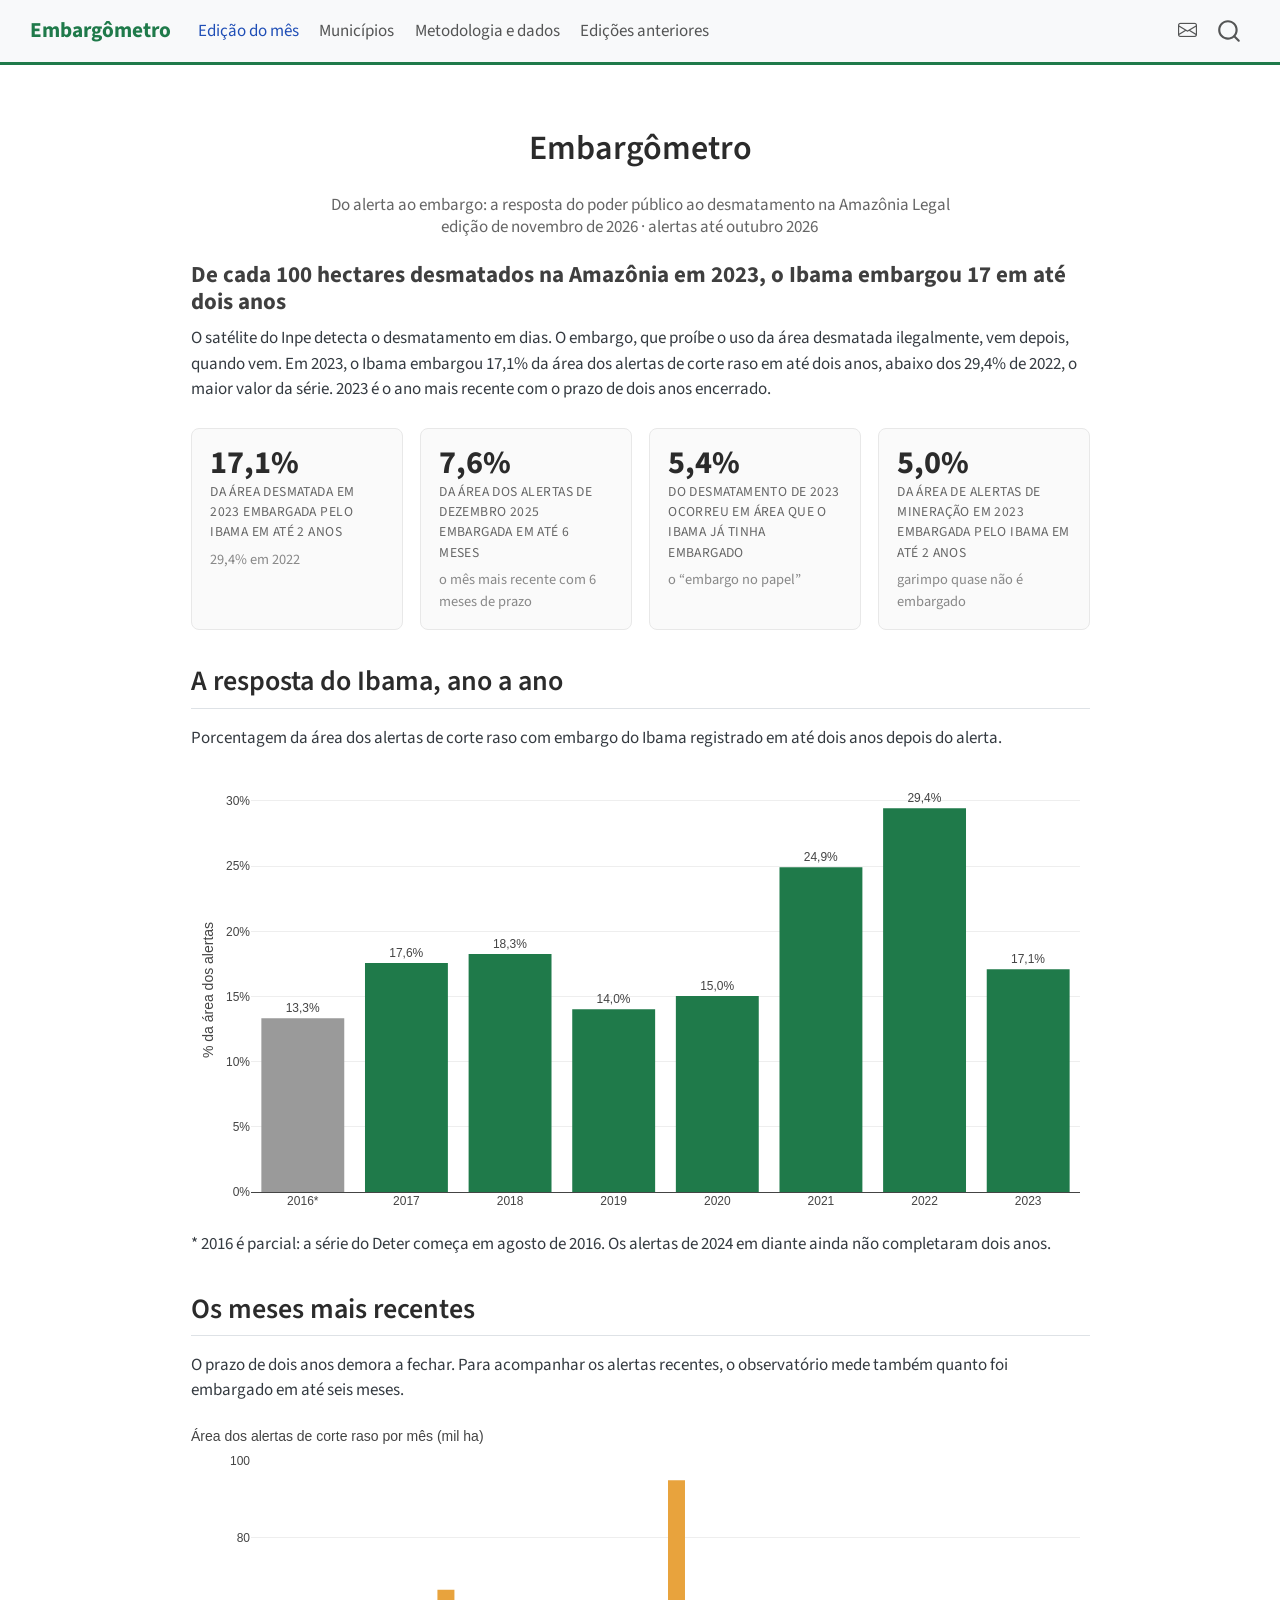
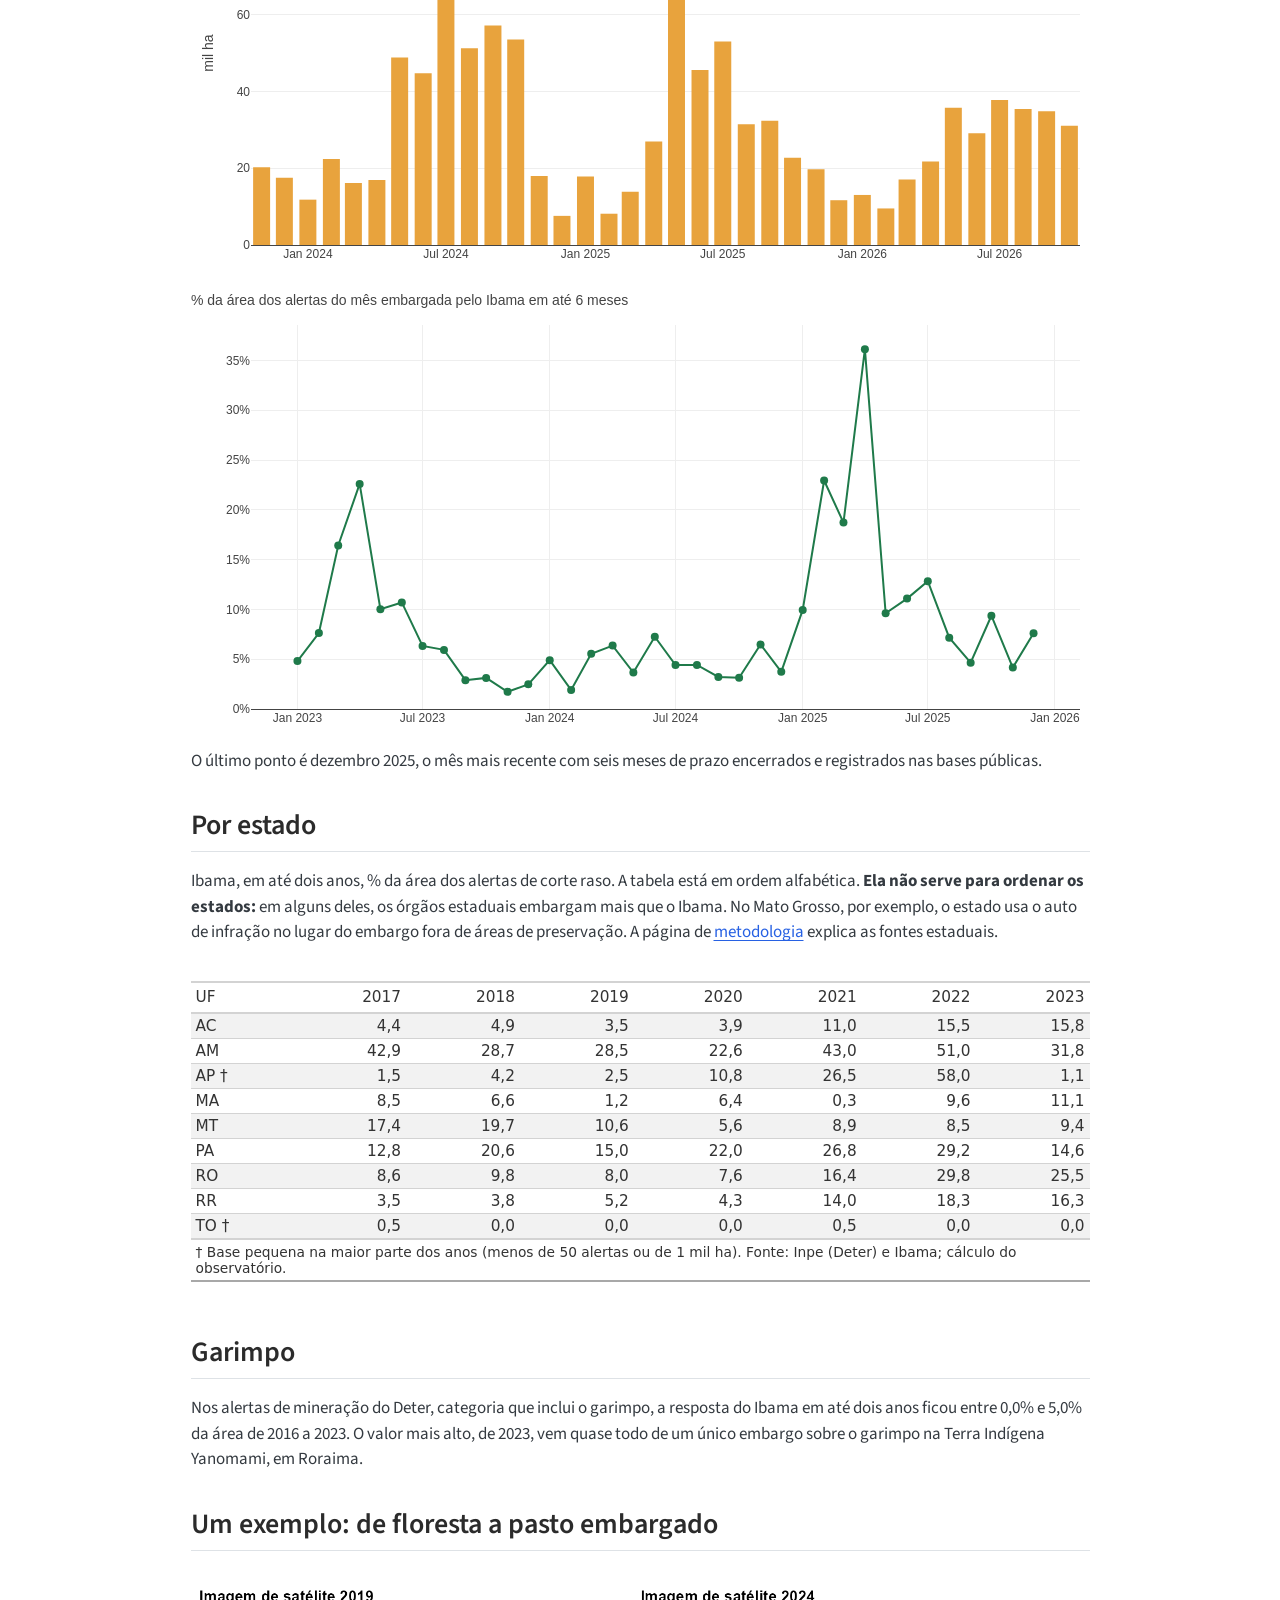
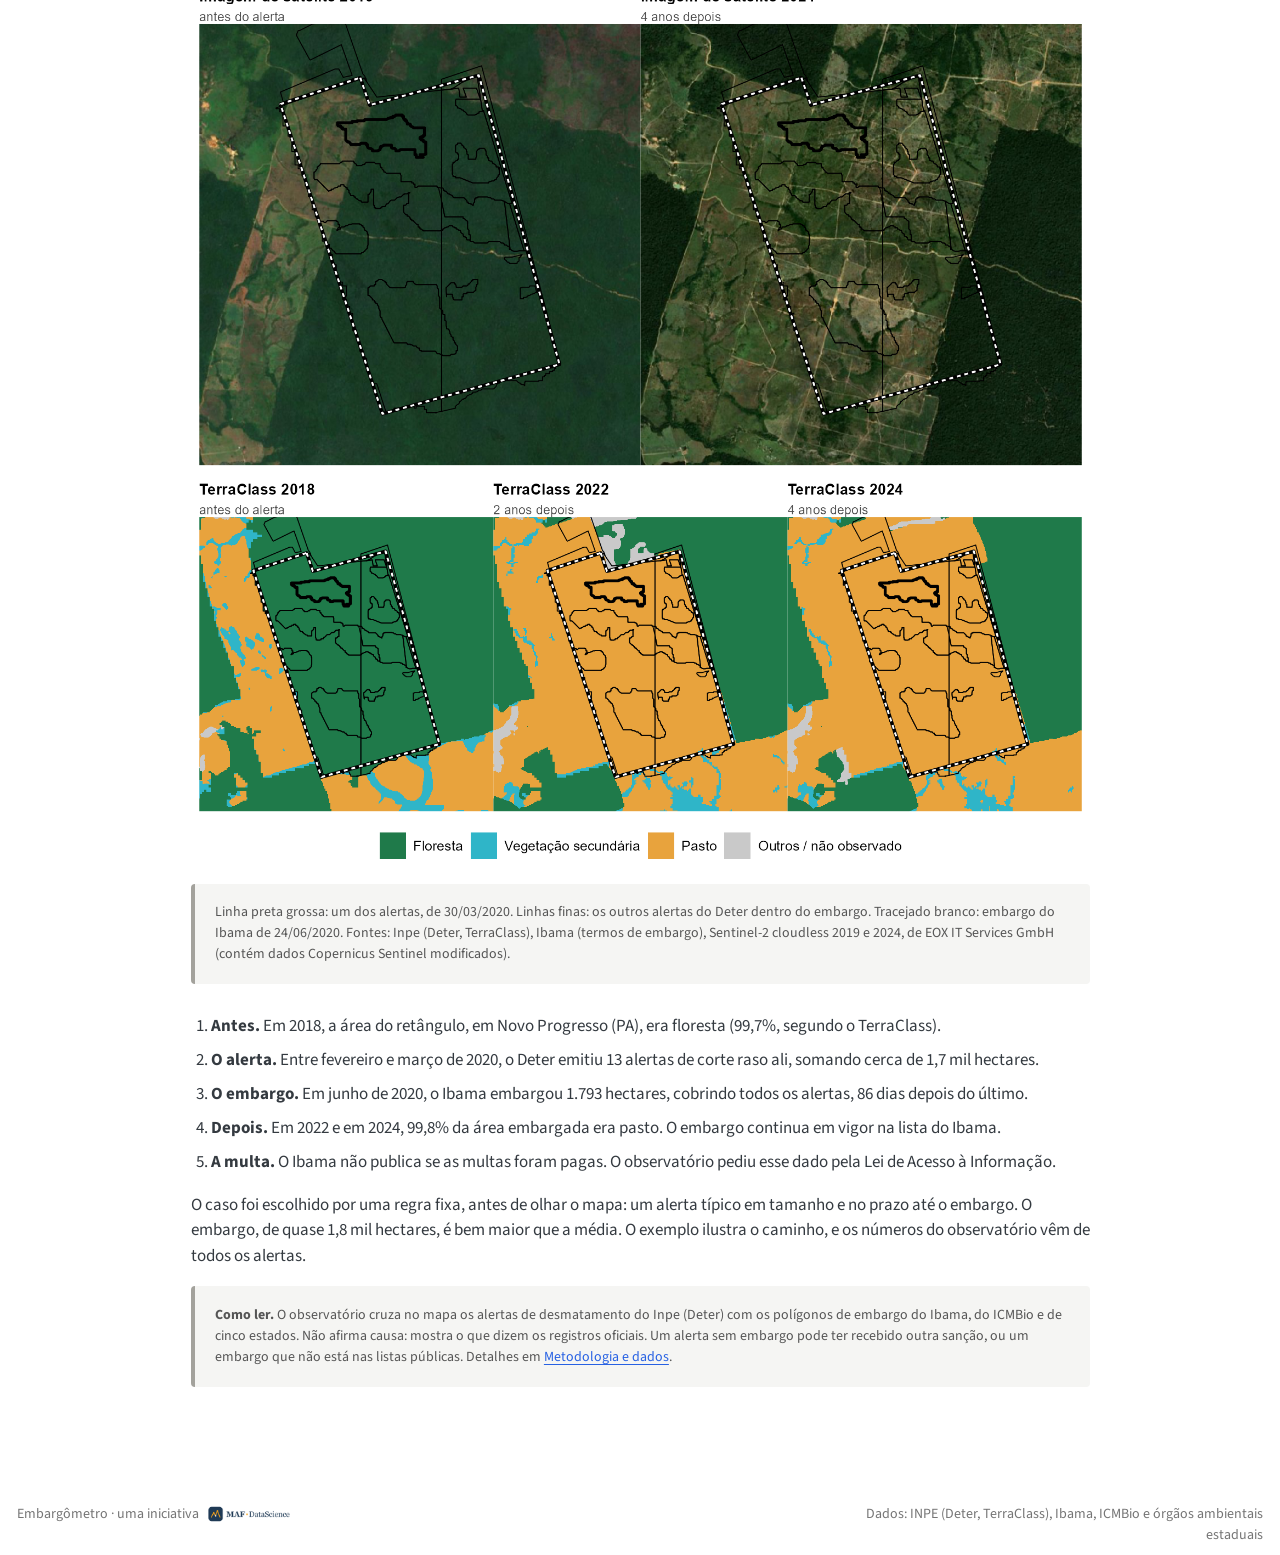
==== index.html @ 78be1bde "Publica o site (render de 03/11/2026) Co-Authored-By: Claude Opus 5.5 <noreply@anthropic.com>" ====
<!DOCTYPE html>
<html xmlns="http://www.w3.org/1999/xhtml" lang="pt-BR" xml:lang="pt-BR"><head>

<meta charset="utf-8">
<meta name="generator" content="quarto-1.9.38">

<meta name="viewport" content="width=device-width, initial-scale=1.0, user-scalable=yes">

<meta name="description" content="Quanto do desmatamento detectado por satélite na Amazônia Legal recebe embargo, em quanto tempo e onde.">

<title>Do alerta ao embargo na Amazônia – Embargômetro</title>
<style>
/* Default styles provided by pandoc.
** See https://pandoc.org/MANUAL.html#variables-for-html for config info.
*/
code{white-space: pre-wrap;}
span.smallcaps{font-variant: small-caps;}
div.columns{display: flex; gap: min(4vw, 1.5em);}
div.column{flex: auto; overflow-x: auto;}
div.hanging-indent{margin-left: 1.5em; text-indent: -1.5em;}
ul.task-list{list-style: none;}
ul.task-list li input[type="checkbox"] {
  width: 0.8em;
  margin: 0 0.8em 0.2em -1em; /* quarto-specific, see https://github.com/quarto-dev/quarto-cli/issues/4556 */ 
  vertical-align: middle;
}
</style>


<script src="site_libs/quarto-nav/quarto-nav.js"></script>
<script src="site_libs/quarto-nav/headroom.min.js"></script>
<script src="site_libs/clipboard/clipboard.min.js"></script>
<script src="site_libs/quarto-search/autocomplete.umd.js"></script>
<script src="site_libs/quarto-search/fuse.min.js"></script>
<script src="site_libs/quarto-search/quarto-search.js"></script>
<meta name="quarto:offset" content="./">
<script src="site_libs/quarto-html/quarto.js" type="module"></script>
<script src="site_libs/quarto-html/tabsets/tabsets.js" type="module"></script>
<script src="site_libs/quarto-html/popper.min.js"></script>
<script src="site_libs/quarto-html/tippy.umd.min.js"></script>
<script src="site_libs/quarto-html/anchor.min.js"></script>
<link href="site_libs/quarto-html/tippy.css" rel="stylesheet">
<link href="site_libs/quarto-html/quarto-syntax-highlighting-15634bcf2e68342d4ad2dfa704d543f6.css" rel="stylesheet" id="quarto-text-highlighting-styles">
<script src="site_libs/bootstrap/bootstrap.min.js"></script>
<link href="site_libs/bootstrap/bootstrap-icons.css" rel="stylesheet">
<link href="site_libs/bootstrap/bootstrap-36ab07df65d306acf1d2a5f425d9f023.min.css" rel="stylesheet" append-hash="true" id="quarto-bootstrap" data-mode="light">
<script id="quarto-search-options" type="application/json">{
  "location": "navbar",
  "copy-button": false,
  "collapse-after": 3,
  "panel-placement": "end",
  "type": "overlay",
  "limit": 50,
  "keyboard-shortcut": [
    "f",
    "/",
    "s"
  ],
  "show-item-context": false,
  "language": {
    "search-no-results-text": "Nenhum resultado",
    "search-matching-documents-text": "documentos correspondentes",
    "search-copy-link-title": "Copiar link para a busca",
    "search-hide-matches-text": "Esconder correspondências adicionais",
    "search-more-match-text": "mais correspondência neste documento",
    "search-more-matches-text": "mais correspondências neste documento",
    "search-clear-button-title": "Limpar",
    "search-text-placeholder": "",
    "search-detached-cancel-button-title": "Cancelar",
    "search-submit-button-title": "Enviar",
    "search-label": "Procurar"
  }
}</script>
<!-- Fora dos buscadores até a rodada com especialistas (decisão de 03/11/2026). Retirar no lançamento. -->
<meta name="robots" content="noindex, nofollow">
<!-- Cloudflare Web Analytics -->
<script type="module" src="https://static.cloudflareinsights.com/beacon.min.js" data-cf-beacon="{&quot;token&quot;: &quot;3a98e32c29c140e9af32b290ad198d75&quot;}"></script>
<!-- End Cloudflare Web Analytics -->
<link href="site_libs/htmltools-fill-0.5.8.1/fill.css" rel="stylesheet">

<script src="site_libs/htmlwidgets-1.6.4/htmlwidgets.js"></script>

<script src="site_libs/plotly-binding-4.12.1/plotly.js"></script>

<script src="site_libs/typedarray-0.1/typedarray.min.js"></script>

<script src="site_libs/jquery-3.5.1/jquery.min.js"></script>

<link href="site_libs/crosstalk-1.2.2/css/crosstalk.min.css" rel="stylesheet">

<script src="site_libs/crosstalk-1.2.2/js/crosstalk.min.js"></script>

<link href="site_libs/plotly-htmlwidgets-css-2.25.2/plotly-htmlwidgets.css" rel="stylesheet">

<script src="site_libs/plotly-main-2.25.2/plotly-latest.min.js"></script>



<link rel="stylesheet" href="styles.css">
<meta property="og:title" content="Do alerta ao embargo na Amazônia">
<meta property="og:description" content="Quanto do desmatamento detectado por satélite na Amazônia Legal recebe embargo, em quanto tempo e onde.">
<meta property="og:image" content="https://marcofaga.github.io/embargometro/images/caso_mapas.png">
<meta property="og:site_name" content="Embargômetro">
<meta property="og:image:alt" content="Mapas de uma área em Novo Progresso (PA): floresta em 2018 e 2019, pasto em 2022 e 2024, com o contorno dos alertas e do embargo.">
<meta property="og:image:height" content="1639">
<meta property="og:image:width" content="1639">
<meta name="twitter:title" content="Do alerta ao embargo na Amazônia">
<meta name="twitter:description" content="Quanto do desmatamento detectado por satélite na Amazônia Legal recebe embargo, em quanto tempo e onde.">
<meta name="twitter:image" content="https://marcofaga.github.io/embargometro/images/caso_mapas.png">
<meta name="twitter:image:alt" content="Mapas de uma área em Novo Progresso (PA): floresta em 2018 e 2019, pasto em 2022 e 2024, com o contorno dos alertas e do embargo.">
<meta name="twitter:image-height" content="1639">
<meta name="twitter:image-width" content="1639">
<meta name="twitter:card" content="summary_large_image">
</head>

<body class="nav-fixed fullcontent quarto-light">

<div id="quarto-search-results"></div>
  <header id="quarto-header" class="headroom fixed-top">
    <nav class="navbar navbar-expand-lg " data-bs-theme="dark">
      <div class="navbar-container container-fluid">
      <div class="navbar-brand-container mx-auto">
    <a class="navbar-brand" href="./index.html">
    <span class="navbar-title">Embargômetro</span>
    </a>
  </div>
            <div id="quarto-search" class="" title="Procurar"></div>
          <button class="navbar-toggler" type="button" data-bs-toggle="collapse" data-bs-target="#navbarCollapse" aria-controls="navbarCollapse" role="menu" aria-expanded="false" aria-label="Alternar de navegação" onclick="if (window.quartoToggleHeadroom) { window.quartoToggleHeadroom(); }">
  <span class="navbar-toggler-icon"></span>
</button>
          <div class="collapse navbar-collapse" id="navbarCollapse">
            <ul class="navbar-nav navbar-nav-scroll me-auto">
  <li class="nav-item">
    <a class="nav-link active" href="./index.html" aria-current="page"> 
<span class="menu-text">Edição do mês</span></a>
  </li>  
  <li class="nav-item">
    <a class="nav-link" href="./municipios.html"> 
<span class="menu-text">Municípios</span></a>
  </li>  
  <li class="nav-item">
    <a class="nav-link" href="./metodologia.html"> 
<span class="menu-text">Metodologia e dados</span></a>
  </li>  
  <li class="nav-item">
    <a class="nav-link" href="./edicoes.html"> 
<span class="menu-text">Edições anteriores</span></a>
  </li>  
</ul>
            <ul class="navbar-nav navbar-nav-scroll ms-auto">
  <li class="nav-item compact">
    <a class="nav-link" href="mailto:mafdatascience@gmail.com"> <i class="bi bi-envelope" role="img" aria-label="Contato">
</i> 
<span class="menu-text"></span></a>
  </li>  
</ul>
          </div> <!-- /navcollapse -->
            <div class="quarto-navbar-tools">
</div>
      </div> <!-- /container-fluid -->
    </nav>
</header>
<!-- content -->
<div id="quarto-content" class="quarto-container page-columns page-rows-contents page-layout-article page-navbar">
<!-- sidebar -->
<!-- margin-sidebar -->
    
<!-- main -->
<main class="content" id="quarto-document-content"><header id="title-block-header" class="quarto-title-block"></header>




<section id="embargômetro" class="level1 pagina-titulo">
<h1 class="pagina-titulo">Embargômetro</h1>
<section id="do-alerta-ao-embargo-a-resposta-do-poder-público-ao-desmatamento-na-amazônia-legal-edição-de-novembro-de-2026-alertas-até-outubro-2026" class="level3 pagina-subtitulo">
<h3 class="pagina-subtitulo anchored" data-anchor-id="do-alerta-ao-embargo-a-resposta-do-poder-público-ao-desmatamento-na-amazônia-legal-edição-de-novembro-de-2026-alertas-até-outubro-2026">Do alerta ao embargo: a resposta do poder público ao desmatamento na Amazônia Legal<br>edição de novembro de 2026 · alertas até outubro 2026</h3>
<section id="de-cada-100-hectares-desmatados-na-amazônia-em-2023-o-ibama-embargou-17-em-até-dois-anos" class="level4 manchete">
<h4 class="manchete anchored" data-anchor-id="de-cada-100-hectares-desmatados-na-amazônia-em-2023-o-ibama-embargou-17-em-até-dois-anos">De cada 100 hectares desmatados na Amazônia em 2023, o Ibama embargou 17 em até dois anos</h4>
<p>O satélite do Inpe detecta o desmatamento em dias. O embargo, que proíbe o uso da área desmatada ilegalmente, vem depois, quando vem. Em 2023, o Ibama embargou 17,1% da área dos alertas de corte raso em até dois anos, abaixo dos 29,4% de 2022, o maior valor da série. 2023 é o ano mais recente com o prazo de dois anos encerrado.</p>
<div class="kpi-grid">
<div class="kpi-card">
<div class="kpi-valor">
17,1%
</div>
<div class="kpi-rotulo">
da área desmatada em 2023 embargada pelo Ibama em até 2 anos
</div>
<div class="kpi-variacao neutra">
29,4% em 2022
</div>
</div>
<div class="kpi-card">
<div class="kpi-valor">
7,6%
</div>
<div class="kpi-rotulo">
da área dos alertas de dezembro 2025 embargada em até 6 meses
</div>
<div class="kpi-variacao neutra">
o mês mais recente com 6 meses de prazo
</div>
</div>
<div class="kpi-card">
<div class="kpi-valor">
5,4%
</div>
<div class="kpi-rotulo">
do desmatamento de 2023 ocorreu em área que o Ibama já tinha embargado
</div>
<div class="kpi-variacao neutra">
o “embargo no papel”
</div>
</div>
<div class="kpi-card">
<div class="kpi-valor">
5,0%
</div>
<div class="kpi-rotulo">
da área de alertas de mineração em 2023 embargada pelo Ibama em até 2 anos
</div>
<div class="kpi-variacao neutra">
garimpo quase não é embargado
</div>
</div>
</div>
</section>
</section>
<section id="a-resposta-do-ibama-ano-a-ano" class="level2">
<h2 class="anchored" data-anchor-id="a-resposta-do-ibama-ano-a-ano">A resposta do Ibama, ano a ano</h2>
<p>Porcentagem da área dos alertas de corte raso com embargo do Ibama registrado em até dois anos depois do alerta.</p>
<div class="cell">
<div class="cell-output-display">
<div class="plotly html-widget html-fill-item" id="htmlwidget-cc3c2cb1d28671186ffb" style="width:100%;height:464px;"></div>
<script type="application/json" data-for="htmlwidget-cc3c2cb1d28671186ffb">{"x":{"visdat":{"71a41c866912":["function () ","plotlyVisDat"]},"cur_data":"71a41c866912","attrs":{"71a41c866912":{"x":{},"y":{},"marker":{"color":{}},"text":{},"textposition":"outside","cliponaxis":false,"hovertext":{},"hoverinfo":"text","alpha_stroke":1,"sizes":[10,100],"spans":[1,20],"type":"bar"}},"layout":{"margin":{"b":40,"l":60,"t":20,"r":10},"xaxis":{"domain":[0,1],"automargin":true,"title":"","type":"category","categoryorder":"array","categoryarray":["2016*","2017","2018","2019","2020","2021","2022","2023"]},"yaxis":{"domain":[0,1],"automargin":true,"title":"% da área dos alertas","rangemode":"tozero","ticksuffix":"%"},"showlegend":false,"hovermode":"closest"},"source":"A","config":{"modeBarButtonsToAdd":["hoverclosest","hovercompare"],"showSendToCloud":false,"displayModeBar":false},"data":[{"x":["2016*","2017","2018","2019","2020","2021","2022","2023"],"y":[13.3264005602241,17.560102156640198,18.267794537301299,14.024800175188901,15.032239197899299,24.9166095051445,29.4434246309246,17.082517207473],"marker":{"color":["#9a9a9a","#1F7A4A","#1F7A4A","#1F7A4A","#1F7A4A","#1F7A4A","#1F7A4A","#1F7A4A"],"line":{"color":"rgba(31,119,180,1)"}},"text":["13,3%","17,6%","18,3%","14,0%","15,0%","24,9%","29,4%","17,1%"],"textposition":["outside","outside","outside","outside","outside","outside","outside","outside"],"cliponaxis":false,"hovertext":["2016*: 13,3% de 285,6 mil ha de alertas","2017: 17,6% de 352,4 mil ha de alertas","2018: 18,3% de 490,5 mil ha de alertas","2019: 14,0% de 913,3 mil ha de alertas","2020: 15,0% de 837,8 mil ha de alertas","2021: 24,9% de 816,4 mil ha de alertas","2022: 29,4% de 1.029,7 mil ha de alertas","2023: 17,1% de 508,6 mil ha de alertas"],"hoverinfo":["text","text","text","text","text","text","text","text"],"type":"bar","error_y":{"color":"rgba(31,119,180,1)"},"error_x":{"color":"rgba(31,119,180,1)"},"xaxis":"x","yaxis":"y","frame":null}],"highlight":{"on":"plotly_click","persistent":false,"dynamic":false,"selectize":false,"opacityDim":0.20000000000000001,"selected":{"opacity":1},"debounce":0},"shinyEvents":["plotly_hover","plotly_click","plotly_selected","plotly_relayout","plotly_brushed","plotly_brushing","plotly_clickannotation","plotly_doubleclick","plotly_deselect","plotly_afterplot","plotly_sunburstclick"],"base_url":"https://plot.ly"},"evals":[],"jsHooks":[]}</script>
</div>
</div>
<p>* 2016 é parcial: a série do Deter começa em agosto de 2016. Os alertas de 2024 em diante ainda não completaram dois anos.</p>
</section>
<section id="os-meses-mais-recentes" class="level2">
<h2 class="anchored" data-anchor-id="os-meses-mais-recentes">Os meses mais recentes</h2>
<p>O prazo de dois anos demora a fechar. Para acompanhar os alertas recentes, o observatório mede também quanto foi embargado em até seis meses.</p>
<div class="cell">
<div class="cell-output-display">
<div class="plotly html-widget html-fill-item" id="htmlwidget-94bcb813137dff7faf1e" style="width:100%;height:464px;"></div>
<script type="application/json" data-for="htmlwidget-94bcb813137dff7faf1e">{"x":{"visdat":{"71a441893a4a":["function () ","plotlyVisDat"]},"cur_data":"71a441893a4a","attrs":{"71a441893a4a":{"x":{},"y":{},"marker":{"color":"#E8A33D"},"hovertext":{},"hoverinfo":"text","alpha_stroke":1,"sizes":[10,100],"spans":[1,20],"type":"bar"}},"layout":{"margin":{"b":40,"l":60,"t":40,"r":10},"title":{"text":"Área dos alertas de corte raso por mês (mil ha)","font":{"size":14},"x":0},"xaxis":{"domain":[0,1],"automargin":true,"title":""},"yaxis":{"domain":[0,1],"automargin":true,"title":"mil ha","rangemode":"tozero"},"hovermode":"closest","showlegend":false},"source":"A","config":{"modeBarButtonsToAdd":["hoverclosest","hovercompare"],"showSendToCloud":false,"displayModeBar":false},"data":[{"x":["2023-11-01","2023-12-01","2024-01-01","2024-02-01","2024-03-01","2024-04-01","2024-05-01","2024-06-01","2024-07-01","2024-08-01","2024-09-01","2024-10-01","2024-11-01","2024-12-01","2025-01-01","2025-02-01","2025-03-01","2025-04-01","2025-05-01","2025-06-01","2025-07-01","2025-08-01","2025-09-01","2025-10-01","2025-11-01","2025-12-01","2026-01-01","2026-02-01","2026-03-01","2026-04-01","2026-05-01","2026-06-01","2026-07-01","2026-08-01","2026-09-01","2026-10-01"],"y":[20.223737966907834,17.533903637306633,11.813818083687053,22.381704232518533,16.162707422262674,16.952105140842754,48.847797771742407,44.723521569784388,66.472635818955595,51.278176079714235,57.160743852815912,53.551678420063219,17.985313798148269,7.5880781234021493,17.812750951763729,8.1491573124569907,13.843224701805346,26.970501028303371,95.032657863154085,45.577189435357901,53.016442954127861,31.449027419454808,32.337687479811933,22.7169371937748,19.720021147167795,11.665572654172697,13.038565520298244,9.5207655037298053,17.046040780544018,21.764837477976737,35.730294940356679,29.113275290910032,37.742219065237897,35.445667366176252,34.850658195610492,31.05300608804821],"marker":{"color":"#E8A33D","line":{"color":"rgba(31,119,180,1)"}},"hovertext":["2023-11: 20,2 mil ha","2023-12: 17,5 mil ha","2024-01: 11,8 mil ha","2024-02: 22,4 mil ha","2024-03: 16,2 mil ha","2024-04: 17,0 mil ha","2024-05: 48,8 mil ha","2024-06: 44,7 mil ha","2024-07: 66,5 mil ha","2024-08: 51,3 mil ha","2024-09: 57,2 mil ha","2024-10: 53,6 mil ha","2024-11: 18,0 mil ha","2024-12: 7,6 mil ha","2025-01: 17,8 mil ha","2025-02: 8,1 mil ha","2025-03: 13,8 mil ha","2025-04: 27,0 mil ha","2025-05: 95,0 mil ha","2025-06: 45,6 mil ha","2025-07: 53,0 mil ha","2025-08: 31,4 mil ha","2025-09: 32,3 mil ha","2025-10: 22,7 mil ha","2025-11: 19,7 mil ha","2025-12: 11,7 mil ha","2026-01: 13,0 mil ha","2026-02: 9,5 mil ha","2026-03: 17,0 mil ha","2026-04: 21,8 mil ha","2026-05: 35,7 mil ha","2026-06: 29,1 mil ha","2026-07: 37,7 mil ha","2026-08: 35,4 mil ha","2026-09: 34,9 mil ha","2026-10: 31,1 mil ha"],"hoverinfo":["text","text","text","text","text","text","text","text","text","text","text","text","text","text","text","text","text","text","text","text","text","text","text","text","text","text","text","text","text","text","text","text","text","text","text","text"],"type":"bar","error_y":{"color":"rgba(31,119,180,1)"},"error_x":{"color":"rgba(31,119,180,1)"},"xaxis":"x","yaxis":"y","frame":null}],"highlight":{"on":"plotly_click","persistent":false,"dynamic":false,"selectize":false,"opacityDim":0.20000000000000001,"selected":{"opacity":1},"debounce":0},"shinyEvents":["plotly_hover","plotly_click","plotly_selected","plotly_relayout","plotly_brushed","plotly_brushing","plotly_clickannotation","plotly_doubleclick","plotly_deselect","plotly_afterplot","plotly_sunburstclick"],"base_url":"https://plot.ly"},"evals":[],"jsHooks":[]}</script>
</div>
</div>
<div class="cell">
<div class="cell-output-display">
<div class="plotly html-widget html-fill-item" id="htmlwidget-6c327ed0e226d654a0ab" style="width:100%;height:464px;"></div>
<script type="application/json" data-for="htmlwidget-6c327ed0e226d654a0ab">{"x":{"visdat":{"71a44f9b68c2":["function () ","plotlyVisDat"]},"cur_data":"71a44f9b68c2","attrs":{"71a44f9b68c2":{"x":{},"y":{},"mode":"lines+markers","line":{"color":"#1F7A4A","width":2},"marker":{"color":"#1F7A4A","size":8},"hovertext":{},"hoverinfo":"text","alpha_stroke":1,"sizes":[10,100],"spans":[1,20],"type":"scatter"}},"layout":{"margin":{"b":40,"l":60,"t":40,"r":10},"title":{"text":"% da área dos alertas do mês embargada pelo Ibama em até 6 meses","font":{"size":14},"x":0},"xaxis":{"domain":[0,1],"automargin":true,"title":""},"yaxis":{"domain":[0,1],"automargin":true,"title":"","rangemode":"tozero","ticksuffix":"%"},"hovermode":"closest","showlegend":false},"source":"A","config":{"modeBarButtonsToAdd":["hoverclosest","hovercompare"],"showSendToCloud":false,"displayModeBar":false},"data":[{"x":["2023-01-01","2023-02-01","2023-03-01","2023-04-01","2023-05-01","2023-06-01","2023-07-01","2023-08-01","2023-09-01","2023-10-01","2023-11-01","2023-12-01","2024-01-01","2024-02-01","2024-03-01","2024-04-01","2024-05-01","2024-06-01","2024-07-01","2024-08-01","2024-09-01","2024-10-01","2024-11-01","2024-12-01","2025-01-01","2025-02-01","2025-03-01","2025-04-01","2025-05-01","2025-06-01","2025-07-01","2025-08-01","2025-09-01","2025-10-01","2025-11-01","2025-12-01"],"y":[4.8149487957083092,7.6287783972541243,16.419060346190058,22.605566088011184,10.024496996497861,10.701303021737385,6.3332411460661771,5.9368144575340098,2.8991401909343542,3.1233997475220372,1.7243329701713568,2.4783199999865166,4.9023951527478493,1.9088810484329912,5.5438680570314922,6.3639894764189329,3.6570087599763772,7.2578654196286161,4.4189295365224091,4.4182664280764889,3.2199439996857953,3.1349969298210851,6.4764434636123607,3.7354421122903849,9.9536101982490077,22.944709252675828,18.718459827522199,36.129655032444283,9.6113065398812605,11.08639898023387,12.828678149472161,7.158705985082789,4.6499593269874833,9.3645188763546585,4.1623796910797424,7.6054243810411828],"mode":"lines+markers","line":{"color":"#1F7A4A","width":2},"marker":{"color":"#1F7A4A","size":8,"line":{"color":"rgba(31,119,180,1)"}},"hovertext":["Alertas de 2023-01: 4,8% embargados em até 6 meses","Alertas de 2023-02: 7,6% embargados em até 6 meses","Alertas de 2023-03: 16,4% embargados em até 6 meses","Alertas de 2023-04: 22,6% embargados em até 6 meses","Alertas de 2023-05: 10,0% embargados em até 6 meses","Alertas de 2023-06: 10,7% embargados em até 6 meses","Alertas de 2023-07: 6,3% embargados em até 6 meses","Alertas de 2023-08: 5,9% embargados em até 6 meses","Alertas de 2023-09: 2,9% embargados em até 6 meses","Alertas de 2023-10: 3,1% embargados em até 6 meses","Alertas de 2023-11: 1,7% embargados em até 6 meses","Alertas de 2023-12: 2,5% embargados em até 6 meses","Alertas de 2024-01: 4,9% embargados em até 6 meses","Alertas de 2024-02: 1,9% embargados em até 6 meses","Alertas de 2024-03: 5,5% embargados em até 6 meses","Alertas de 2024-04: 6,4% embargados em até 6 meses","Alertas de 2024-05: 3,7% embargados em até 6 meses","Alertas de 2024-06: 7,3% embargados em até 6 meses","Alertas de 2024-07: 4,4% embargados em até 6 meses","Alertas de 2024-08: 4,4% embargados em até 6 meses","Alertas de 2024-09: 3,2% embargados em até 6 meses","Alertas de 2024-10: 3,1% embargados em até 6 meses","Alertas de 2024-11: 6,5% embargados em até 6 meses","Alertas de 2024-12: 3,7% embargados em até 6 meses","Alertas de 2025-01: 10,0% embargados em até 6 meses","Alertas de 2025-02: 22,9% embargados em até 6 meses","Alertas de 2025-03: 18,7% embargados em até 6 meses","Alertas de 2025-04: 36,1% embargados em até 6 meses","Alertas de 2025-05: 9,6% embargados em até 6 meses","Alertas de 2025-06: 11,1% embargados em até 6 meses","Alertas de 2025-07: 12,8% embargados em até 6 meses","Alertas de 2025-08: 7,2% embargados em até 6 meses","Alertas de 2025-09: 4,6% embargados em até 6 meses","Alertas de 2025-10: 9,4% embargados em até 6 meses","Alertas de 2025-11: 4,2% embargados em até 6 meses","Alertas de 2025-12: 7,6% embargados em até 6 meses"],"hoverinfo":["text","text","text","text","text","text","text","text","text","text","text","text","text","text","text","text","text","text","text","text","text","text","text","text","text","text","text","text","text","text","text","text","text","text","text","text"],"type":"scatter","error_y":{"color":"rgba(31,119,180,1)"},"error_x":{"color":"rgba(31,119,180,1)"},"xaxis":"x","yaxis":"y","frame":null}],"highlight":{"on":"plotly_click","persistent":false,"dynamic":false,"selectize":false,"opacityDim":0.20000000000000001,"selected":{"opacity":1},"debounce":0},"shinyEvents":["plotly_hover","plotly_click","plotly_selected","plotly_relayout","plotly_brushed","plotly_brushing","plotly_clickannotation","plotly_doubleclick","plotly_deselect","plotly_afterplot","plotly_sunburstclick"],"base_url":"https://plot.ly"},"evals":[],"jsHooks":[]}</script>
</div>
</div>
<p>O último ponto é dezembro 2025, o mês mais recente com seis meses de prazo encerrados e registrados nas bases públicas.</p>
</section>
<section id="por-estado" class="level2">
<h2 class="anchored" data-anchor-id="por-estado">Por estado</h2>
<p>Ibama, em até dois anos, % da área dos alertas de corte raso. A tabela está em ordem alfabética. <strong>Ela não serve para ordenar os estados:</strong> em alguns deles, os órgãos estaduais embargam mais que o Ibama. No Mato Grosso, por exemplo, o estado usa o auto de infração no lugar do embargo fora de áreas de preservação. A página de <a href="./metodologia.html">metodologia</a> explica as fontes estaduais.</p>
<div class="cell">
<div class="cell-output-display">
<div id="csnerhqpfb" style="padding-left:0px;padding-right:0px;padding-top:10px;padding-bottom:10px;overflow-x:auto;overflow-y:auto;width:auto;height:auto;">
<style>#csnerhqpfb table {
  font-family: system-ui, 'Segoe UI', Roboto, Helvetica, Arial, sans-serif, 'Apple Color Emoji', 'Segoe UI Emoji', 'Segoe UI Symbol', 'Noto Color Emoji';
  -webkit-font-smoothing: antialiased;
  -moz-osx-font-smoothing: grayscale;
}

#csnerhqpfb thead, #csnerhqpfb tbody, #csnerhqpfb tfoot, #csnerhqpfb tr, #csnerhqpfb td, #csnerhqpfb th {
  border-style: none;
}

#csnerhqpfb p {
  margin: 0;
  padding: 0;
}

#csnerhqpfb .gt_table {
  display: table;
  border-collapse: collapse;
  line-height: normal;
  margin-left: auto;
  margin-right: auto;
  color: #333333;
  font-size: 0.9rem;
  font-weight: normal;
  font-style: normal;
  background-color: #FFFFFF;
  width: auto;
  border-top-style: solid;
  border-top-width: 2px;
  border-top-color: #A8A8A8;
  border-right-style: none;
  border-right-width: 2px;
  border-right-color: #D3D3D3;
  border-bottom-style: solid;
  border-bottom-width: 2px;
  border-bottom-color: #A8A8A8;
  border-left-style: none;
  border-left-width: 2px;
  border-left-color: #D3D3D3;
}

#csnerhqpfb .gt_caption {
  padding-top: 4px;
  padding-bottom: 4px;
}

#csnerhqpfb .gt_title {
  color: #333333;
  font-size: 125%;
  font-weight: initial;
  padding-top: 4px;
  padding-bottom: 4px;
  padding-left: 5px;
  padding-right: 5px;
  border-bottom-color: #FFFFFF;
  border-bottom-width: 0;
}

#csnerhqpfb .gt_subtitle {
  color: #333333;
  font-size: 85%;
  font-weight: initial;
  padding-top: 3px;
  padding-bottom: 5px;
  padding-left: 5px;
  padding-right: 5px;
  border-top-color: #FFFFFF;
  border-top-width: 0;
}

#csnerhqpfb .gt_heading {
  background-color: #FFFFFF;
  text-align: center;
  border-bottom-color: #FFFFFF;
  border-left-style: none;
  border-left-width: 1px;
  border-left-color: #D3D3D3;
  border-right-style: none;
  border-right-width: 1px;
  border-right-color: #D3D3D3;
}

#csnerhqpfb .gt_bottom_border {
  border-bottom-style: solid;
  border-bottom-width: 2px;
  border-bottom-color: #D3D3D3;
}

#csnerhqpfb .gt_col_headings {
  border-top-style: solid;
  border-top-width: 2px;
  border-top-color: #D3D3D3;
  border-bottom-style: solid;
  border-bottom-width: 2px;
  border-bottom-color: #D3D3D3;
  border-left-style: none;
  border-left-width: 1px;
  border-left-color: #D3D3D3;
  border-right-style: none;
  border-right-width: 1px;
  border-right-color: #D3D3D3;
}

#csnerhqpfb .gt_col_heading {
  color: #333333;
  background-color: #FFFFFF;
  font-size: 100%;
  font-weight: normal;
  text-transform: inherit;
  border-left-style: none;
  border-left-width: 1px;
  border-left-color: #D3D3D3;
  border-right-style: none;
  border-right-width: 1px;
  border-right-color: #D3D3D3;
  vertical-align: bottom;
  padding-top: 5px;
  padding-bottom: 6px;
  padding-left: 5px;
  padding-right: 5px;
  overflow-x: hidden;
}

#csnerhqpfb .gt_column_spanner_outer {
  color: #333333;
  background-color: #FFFFFF;
  font-size: 100%;
  font-weight: normal;
  text-transform: inherit;
  padding-top: 0;
  padding-bottom: 0;
  padding-left: 4px;
  padding-right: 4px;
}

#csnerhqpfb .gt_column_spanner_outer:first-child {
  padding-left: 0;
}

#csnerhqpfb .gt_column_spanner_outer:last-child {
  padding-right: 0;
}

#csnerhqpfb .gt_column_spanner {
  border-bottom-style: solid;
  border-bottom-width: 2px;
  border-bottom-color: #D3D3D3;
  vertical-align: bottom;
  padding-top: 5px;
  padding-bottom: 5px;
  overflow-x: hidden;
  display: inline-block;
  width: 100%;
}

#csnerhqpfb .gt_spanner_row {
  border-bottom-style: hidden;
}

#csnerhqpfb .gt_group_heading {
  padding-top: 8px;
  padding-bottom: 8px;
  padding-left: 5px;
  padding-right: 5px;
  color: #333333;
  background-color: #FFFFFF;
  font-size: 100%;
  font-weight: initial;
  text-transform: inherit;
  border-top-style: solid;
  border-top-width: 2px;
  border-top-color: #D3D3D3;
  border-bottom-style: solid;
  border-bottom-width: 2px;
  border-bottom-color: #D3D3D3;
  border-left-style: none;
  border-left-width: 1px;
  border-left-color: #D3D3D3;
  border-right-style: none;
  border-right-width: 1px;
  border-right-color: #D3D3D3;
  vertical-align: middle;
  text-align: left;
}

#csnerhqpfb .gt_empty_group_heading {
  padding: 0.5px;
  color: #333333;
  background-color: #FFFFFF;
  font-size: 100%;
  font-weight: initial;
  border-top-style: solid;
  border-top-width: 2px;
  border-top-color: #D3D3D3;
  border-bottom-style: solid;
  border-bottom-width: 2px;
  border-bottom-color: #D3D3D3;
  vertical-align: middle;
}

#csnerhqpfb .gt_from_md > :first-child {
  margin-top: 0;
}

#csnerhqpfb .gt_from_md > :last-child {
  margin-bottom: 0;
}

#csnerhqpfb .gt_row {
  padding-top: 3px;
  padding-bottom: 3px;
  padding-left: 5px;
  padding-right: 5px;
  margin: 10px;
  border-top-style: solid;
  border-top-width: 1px;
  border-top-color: #D3D3D3;
  border-left-style: none;
  border-left-width: 1px;
  border-left-color: #D3D3D3;
  border-right-style: none;
  border-right-width: 1px;
  border-right-color: #D3D3D3;
  vertical-align: middle;
  overflow-x: hidden;
}

#csnerhqpfb .gt_stub {
  color: #333333;
  background-color: #FFFFFF;
  font-size: 100%;
  font-weight: initial;
  text-transform: inherit;
  border-right-style: solid;
  border-right-width: 2px;
  border-right-color: #D3D3D3;
  padding-left: 5px;
  padding-right: 5px;
}

#csnerhqpfb .gt_stub_row_group {
  color: #333333;
  background-color: #FFFFFF;
  font-size: 100%;
  font-weight: initial;
  text-transform: inherit;
  border-right-style: solid;
  border-right-width: 2px;
  border-right-color: #D3D3D3;
  padding-left: 5px;
  padding-right: 5px;
  vertical-align: top;
}

#csnerhqpfb .gt_row_group_first td {
  border-top-width: 2px;
}

#csnerhqpfb .gt_row_group_first th {
  border-top-width: 2px;
}

#csnerhqpfb .gt_summary_row {
  color: #333333;
  background-color: #FFFFFF;
  text-transform: inherit;
  padding-top: 8px;
  padding-bottom: 8px;
  padding-left: 5px;
  padding-right: 5px;
}

#csnerhqpfb .gt_first_summary_row {
  border-top-style: solid;
  border-top-color: #D3D3D3;
}

#csnerhqpfb .gt_first_summary_row.thick {
  border-top-width: 2px;
}

#csnerhqpfb .gt_last_summary_row {
  padding-top: 8px;
  padding-bottom: 8px;
  padding-left: 5px;
  padding-right: 5px;
  border-bottom-style: solid;
  border-bottom-width: 2px;
  border-bottom-color: #D3D3D3;
}

#csnerhqpfb .gt_grand_summary_row {
  color: #333333;
  background-color: #FFFFFF;
  text-transform: inherit;
  padding-top: 8px;
  padding-bottom: 8px;
  padding-left: 5px;
  padding-right: 5px;
}

#csnerhqpfb .gt_first_grand_summary_row {
  padding-top: 8px;
  padding-bottom: 8px;
  padding-left: 5px;
  padding-right: 5px;
  border-top-style: double;
  border-top-width: 6px;
  border-top-color: #D3D3D3;
}

#csnerhqpfb .gt_last_grand_summary_row_top {
  padding-top: 8px;
  padding-bottom: 8px;
  padding-left: 5px;
  padding-right: 5px;
  border-bottom-style: double;
  border-bottom-width: 6px;
  border-bottom-color: #D3D3D3;
}

#csnerhqpfb .gt_striped {
  background-color: rgba(128, 128, 128, 0.05);
}

#csnerhqpfb .gt_table_body {
  border-top-style: solid;
  border-top-width: 2px;
  border-top-color: #D3D3D3;
  border-bottom-style: solid;
  border-bottom-width: 2px;
  border-bottom-color: #D3D3D3;
}

#csnerhqpfb .gt_footnotes {
  color: #333333;
  background-color: #FFFFFF;
  border-bottom-style: none;
  border-bottom-width: 2px;
  border-bottom-color: #D3D3D3;
  border-left-style: none;
  border-left-width: 2px;
  border-left-color: #D3D3D3;
  border-right-style: none;
  border-right-width: 2px;
  border-right-color: #D3D3D3;
}

#csnerhqpfb .gt_footnote {
  margin: 0px;
  font-size: 90%;
  padding-top: 4px;
  padding-bottom: 4px;
  padding-left: 5px;
  padding-right: 5px;
}

#csnerhqpfb .gt_sourcenotes {
  color: #333333;
  background-color: #FFFFFF;
  border-bottom-style: none;
  border-bottom-width: 2px;
  border-bottom-color: #D3D3D3;
  border-left-style: none;
  border-left-width: 2px;
  border-left-color: #D3D3D3;
  border-right-style: none;
  border-right-width: 2px;
  border-right-color: #D3D3D3;
}

#csnerhqpfb .gt_sourcenote {
  font-size: 90%;
  padding-top: 4px;
  padding-bottom: 4px;
  padding-left: 5px;
  padding-right: 5px;
}

#csnerhqpfb .gt_left {
  text-align: left;
}

#csnerhqpfb .gt_center {
  text-align: center;
}

#csnerhqpfb .gt_right {
  text-align: right;
  font-variant-numeric: tabular-nums;
}

#csnerhqpfb .gt_font_normal {
  font-weight: normal;
}

#csnerhqpfb .gt_font_bold {
  font-weight: bold;
}

#csnerhqpfb .gt_font_italic {
  font-style: italic;
}

#csnerhqpfb .gt_super {
  font-size: 65%;
}

#csnerhqpfb .gt_footnote_marks {
  font-size: 75%;
  vertical-align: 0.4em;
  position: initial;
}

#csnerhqpfb .gt_asterisk {
  font-size: 100%;
  vertical-align: 0;
}

#csnerhqpfb .gt_indent_1 {
  text-indent: 5px;
}

#csnerhqpfb .gt_indent_2 {
  text-indent: 10px;
}

#csnerhqpfb .gt_indent_3 {
  text-indent: 15px;
}

#csnerhqpfb .gt_indent_4 {
  text-indent: 20px;
}

#csnerhqpfb .gt_indent_5 {
  text-indent: 25px;
}

#csnerhqpfb .katex-display {
  display: inline-flex !important;
  margin-bottom: 0.75em !important;
}

#csnerhqpfb div.Reactable > div.rt-table > div.rt-thead > div.rt-tr.rt-tr-group-header > div.rt-th-group:after {
  height: 0px !important;
}
</style>

<table class="gt_table caption-top table table-sm table-striped small" data-quarto-bootstrap="false">
<thead>
<tr class="gt_col_headings header">
<th id="uf" class="gt_col_heading gt_columns_bottom_border gt_left" data-quarto-table-cell-role="th" scope="col">UF</th>
<th id="a2017" class="gt_col_heading gt_columns_bottom_border gt_right" data-quarto-table-cell-role="th" scope="col">2017</th>
<th id="a2018" class="gt_col_heading gt_columns_bottom_border gt_right" data-quarto-table-cell-role="th" scope="col">2018</th>
<th id="a2019" class="gt_col_heading gt_columns_bottom_border gt_right" data-quarto-table-cell-role="th" scope="col">2019</th>
<th id="a2020" class="gt_col_heading gt_columns_bottom_border gt_right" data-quarto-table-cell-role="th" scope="col">2020</th>
<th id="a2021" class="gt_col_heading gt_columns_bottom_border gt_right" data-quarto-table-cell-role="th" scope="col">2021</th>
<th id="a2022" class="gt_col_heading gt_columns_bottom_border gt_right" data-quarto-table-cell-role="th" scope="col">2022</th>
<th id="a2023" class="gt_col_heading gt_columns_bottom_border gt_right" data-quarto-table-cell-role="th" scope="col">2023</th>
</tr>
</thead>
<tbody class="gt_table_body">
<tr class="odd">
<td class="gt_row gt_left" headers="uf">AC</td>
<td class="gt_row gt_right" headers="2017">4,4</td>
<td class="gt_row gt_right" headers="2018">4,9</td>
<td class="gt_row gt_right" headers="2019">3,5</td>
<td class="gt_row gt_right" headers="2020">3,9</td>
<td class="gt_row gt_right" headers="2021">11,0</td>
<td class="gt_row gt_right" headers="2022">15,5</td>
<td class="gt_row gt_right" headers="2023">15,8</td>
</tr>
<tr class="even">
<td class="gt_row gt_left" headers="uf">AM</td>
<td class="gt_row gt_right" headers="2017">42,9</td>
<td class="gt_row gt_right" headers="2018">28,7</td>
<td class="gt_row gt_right" headers="2019">28,5</td>
<td class="gt_row gt_right" headers="2020">22,6</td>
<td class="gt_row gt_right" headers="2021">43,0</td>
<td class="gt_row gt_right" headers="2022">51,0</td>
<td class="gt_row gt_right" headers="2023">31,8</td>
</tr>
<tr class="odd">
<td class="gt_row gt_left" headers="uf">AP †</td>
<td class="gt_row gt_right" headers="2017">1,5</td>
<td class="gt_row gt_right" headers="2018">4,2</td>
<td class="gt_row gt_right" headers="2019">2,5</td>
<td class="gt_row gt_right" headers="2020">10,8</td>
<td class="gt_row gt_right" headers="2021">26,5</td>
<td class="gt_row gt_right" headers="2022">58,0</td>
<td class="gt_row gt_right" headers="2023">1,1</td>
</tr>
<tr class="even">
<td class="gt_row gt_left" headers="uf">MA</td>
<td class="gt_row gt_right" headers="2017">8,5</td>
<td class="gt_row gt_right" headers="2018">6,6</td>
<td class="gt_row gt_right" headers="2019">1,2</td>
<td class="gt_row gt_right" headers="2020">6,4</td>
<td class="gt_row gt_right" headers="2021">0,3</td>
<td class="gt_row gt_right" headers="2022">9,6</td>
<td class="gt_row gt_right" headers="2023">11,1</td>
</tr>
<tr class="odd">
<td class="gt_row gt_left" headers="uf">MT</td>
<td class="gt_row gt_right" headers="2017">17,4</td>
<td class="gt_row gt_right" headers="2018">19,7</td>
<td class="gt_row gt_right" headers="2019">10,6</td>
<td class="gt_row gt_right" headers="2020">5,6</td>
<td class="gt_row gt_right" headers="2021">8,9</td>
<td class="gt_row gt_right" headers="2022">8,5</td>
<td class="gt_row gt_right" headers="2023">9,4</td>
</tr>
<tr class="even">
<td class="gt_row gt_left" headers="uf">PA</td>
<td class="gt_row gt_right" headers="2017">12,8</td>
<td class="gt_row gt_right" headers="2018">20,6</td>
<td class="gt_row gt_right" headers="2019">15,0</td>
<td class="gt_row gt_right" headers="2020">22,0</td>
<td class="gt_row gt_right" headers="2021">26,8</td>
<td class="gt_row gt_right" headers="2022">29,2</td>
<td class="gt_row gt_right" headers="2023">14,6</td>
</tr>
<tr class="odd">
<td class="gt_row gt_left" headers="uf">RO</td>
<td class="gt_row gt_right" headers="2017">8,6</td>
<td class="gt_row gt_right" headers="2018">9,8</td>
<td class="gt_row gt_right" headers="2019">8,0</td>
<td class="gt_row gt_right" headers="2020">7,6</td>
<td class="gt_row gt_right" headers="2021">16,4</td>
<td class="gt_row gt_right" headers="2022">29,8</td>
<td class="gt_row gt_right" headers="2023">25,5</td>
</tr>
<tr class="even">
<td class="gt_row gt_left" headers="uf">RR</td>
<td class="gt_row gt_right" headers="2017">3,5</td>
<td class="gt_row gt_right" headers="2018">3,8</td>
<td class="gt_row gt_right" headers="2019">5,2</td>
<td class="gt_row gt_right" headers="2020">4,3</td>
<td class="gt_row gt_right" headers="2021">14,0</td>
<td class="gt_row gt_right" headers="2022">18,3</td>
<td class="gt_row gt_right" headers="2023">16,3</td>
</tr>
<tr class="odd">
<td class="gt_row gt_left" headers="uf">TO †</td>
<td class="gt_row gt_right" headers="2017">0,5</td>
<td class="gt_row gt_right" headers="2018">0,0</td>
<td class="gt_row gt_right" headers="2019">0,0</td>
<td class="gt_row gt_right" headers="2020">0,0</td>
<td class="gt_row gt_right" headers="2021">0,5</td>
<td class="gt_row gt_right" headers="2022">0,0</td>
<td class="gt_row gt_right" headers="2023">0,0</td>
</tr>
</tbody><tfoot>
<tr class="gt_sourcenotes odd">
<td colspan="8" class="gt_sourcenote">† Base pequena na maior parte dos anos (menos de 50 alertas ou de 1 mil ha). Fonte: Inpe (Deter) e Ibama; cálculo do observatório.</td>
</tr>
</tfoot>

</table>

</div>
</div>
</div>
</section>
<section id="garimpo" class="level2">
<h2 class="anchored" data-anchor-id="garimpo">Garimpo</h2>
<p>Nos alertas de mineração do Deter, categoria que inclui o garimpo, a resposta do Ibama em até dois anos ficou entre 0,0% e 5,0% da área de 2016 a 2023. O valor mais alto, de 2023, vem quase todo de um único embargo sobre o garimpo na Terra Indígena Yanomami, em Roraima.</p>
</section>
<section id="um-exemplo-de-floresta-a-pasto-embargado" class="level2">
<h2 class="anchored" data-anchor-id="um-exemplo-de-floresta-a-pasto-embargado">Um exemplo: de floresta a pasto embargado</h2>
<p><img src="images/caso_mapas.png" class="img-fluid" alt="Mapas de uma área em Novo Progresso (PA): floresta em 2018 e 2019, pasto em 2022 e 2024, com o contorno dos alertas e do embargo."></p>
<div class="notas-rodape">
<p>Linha preta grossa: um dos alertas, de 30/03/2020. Linhas finas: os outros alertas do Deter dentro do embargo. Tracejado branco: embargo do Ibama de 24/06/2020. Fontes: Inpe (Deter, TerraClass), Ibama (termos de embargo), Sentinel-2 cloudless 2019 e 2024, de EOX IT Services GmbH (contém dados Copernicus Sentinel modificados).</p>
</div>
<div class="caso-passos">
<ol type="1">
<li><strong>Antes.</strong> Em 2018, a área do retângulo, em Novo Progresso (PA), era floresta (99,7%, segundo o TerraClass).</li>
<li><strong>O alerta.</strong> Entre fevereiro e março de 2020, o Deter emitiu 13 alertas de corte raso ali, somando cerca de 1,7 mil hectares.</li>
<li><strong>O embargo.</strong> Em junho de 2020, o Ibama embargou 1.793 hectares, cobrindo todos os alertas, 86 dias depois do último.</li>
<li><strong>Depois.</strong> Em 2022 e em 2024, 99,8% da área embargada era pasto. O embargo continua em vigor na lista do Ibama.</li>
<li><strong>A multa.</strong> O Ibama não publica se as multas foram pagas. O observatório pediu esse dado pela Lei de Acesso à Informação.</li>
</ol>
</div>
<p>O caso foi escolhido por uma regra fixa, antes de olhar o mapa: um alerta típico em tamanho e no prazo até o embargo. O embargo, de quase 1,8 mil hectares, é bem maior que a média. O exemplo ilustra o caminho, e os números do observatório vêm de todos os alertas.</p>
<div class="notas-rodape">
<p><strong>Como ler.</strong> O observatório cruza no mapa os alertas de desmatamento do Inpe (Deter) com os polígonos de embargo do Ibama, do ICMBio e de cinco estados. Não afirma causa: mostra o que dizem os registros oficiais. Um alerta sem embargo pode ter recebido outra sanção, ou um embargo que não está nas listas públicas. Detalhes em <a href="./metodologia.html">Metodologia e dados</a>.</p>
</div>


</section>
</section>

</main> <!-- /main -->
<script id="quarto-html-after-body" type="application/javascript">
  window.document.addEventListener("DOMContentLoaded", function (event) {
    const icon = "";
    const anchorJS = new window.AnchorJS();
    anchorJS.options = {
      placement: 'right',
      icon: icon
    };
    anchorJS.add('.anchored');
    const isCodeAnnotation = (el) => {
      for (const clz of el.classList) {
        if (clz.startsWith('code-annotation-')) {                     
          return true;
        }
      }
      return false;
    }
    const onCopySuccess = function(e) {
      // button target
      const button = e.trigger;
      // don't keep focus
      button.blur();
      // flash "checked"
      button.classList.add('code-copy-button-checked');
      var currentTitle = button.getAttribute("title");
      button.setAttribute("title", "Copiada");
      let tooltip;
      if (window.bootstrap) {
        button.setAttribute("data-bs-toggle", "tooltip");
        button.setAttribute("data-bs-placement", "left");
        button.setAttribute("data-bs-title", "Copiada");
        tooltip = new bootstrap.Tooltip(button, 
          { trigger: "manual", 
            customClass: "code-copy-button-tooltip",
            offset: [0, -8]});
        tooltip.show();    
      }
      setTimeout(function() {
        if (tooltip) {
          tooltip.hide();
          button.removeAttribute("data-bs-title");
          button.removeAttribute("data-bs-toggle");
          button.removeAttribute("data-bs-placement");
        }
        button.setAttribute("title", currentTitle);
        button.classList.remove('code-copy-button-checked');
      }, 1000);
      // clear code selection
      e.clearSelection();
    }
    const getTextToCopy = function(trigger) {
      const outerScaffold = trigger.parentElement.cloneNode(true);
      const codeEl = outerScaffold.querySelector('code');
      for (const childEl of codeEl.children) {
        if (isCodeAnnotation(childEl)) {
          childEl.remove();
        }
      }
      return codeEl.innerText;
    }
    const clipboard = new window.ClipboardJS('.code-copy-button:not([data-in-quarto-modal])', {
      text: getTextToCopy
    });
    clipboard.on('success', onCopySuccess);
    if (window.document.getElementById('quarto-embedded-source-code-modal')) {
      const clipboardModal = new window.ClipboardJS('.code-copy-button[data-in-quarto-modal]', {
        text: getTextToCopy,
        container: window.document.getElementById('quarto-embedded-source-code-modal')
      });
      clipboardModal.on('success', onCopySuccess);
    }
      var localhostRegex = new RegExp(/^(?:http|https):\/\/localhost\:?[0-9]*\//);
      var mailtoRegex = new RegExp(/^mailto:/);
        var filterRegex = new RegExp("https:\/\/marcofaga\.github\.io\/embargometro\/");
      var isInternal = (href) => {
          return filterRegex.test(href) || localhostRegex.test(href) || mailtoRegex.test(href);
      }
      // Inspect non-navigation links and adorn them if external
     var links = window.document.querySelectorAll('a[href]:not(.nav-link):not(.navbar-brand):not(.toc-action):not(.sidebar-link):not(.sidebar-item-toggle):not(.pagination-link):not(.no-external):not([aria-hidden]):not(.dropdown-item):not(.quarto-navigation-tool):not(.about-link)');
      for (var i=0; i<links.length; i++) {
        const link = links[i];
        if (!isInternal(link.href)) {
          // undo the damage that might have been done by quarto-nav.js in the case of
          // links that we want to consider external
          if (link.dataset.originalHref !== undefined) {
            link.href = link.dataset.originalHref;
          }
        }
      }
    function tippyHover(el, contentFn, onTriggerFn, onUntriggerFn) {
      const config = {
        allowHTML: true,
        maxWidth: 500,
        delay: 100,
        arrow: false,
        appendTo: function(el) {
            return el.parentElement;
        },
        interactive: true,
        interactiveBorder: 10,
        theme: 'quarto',
        placement: 'bottom-start',
      };
      if (contentFn) {
        config.content = contentFn;
      }
      if (onTriggerFn) {
        config.onTrigger = onTriggerFn;
      }
      if (onUntriggerFn) {
        config.onUntrigger = onUntriggerFn;
      }
      window.tippy(el, config); 
    }
    const noterefs = window.document.querySelectorAll('a[role="doc-noteref"]');
    for (var i=0; i<noterefs.length; i++) {
      const ref = noterefs[i];
      tippyHover(ref, function() {
        // use id or data attribute instead here
        let href = ref.getAttribute('data-footnote-href') || ref.getAttribute('href');
        try { href = new URL(href).hash; } catch {}
        const id = href.replace(/^#\/?/, "");
        const note = window.document.getElementById(id);
        if (note) {
          return note.innerHTML;
        } else {
          return "";
        }
      });
    }
    const xrefs = window.document.querySelectorAll('a.quarto-xref');
    const processXRef = (id, note) => {
      // Strip column container classes
      const stripColumnClz = (el) => {
        el.classList.remove("page-full", "page-columns");
        if (el.children) {
          for (const child of el.children) {
            stripColumnClz(child);
          }
        }
      }
      stripColumnClz(note)
      if (id === null || id.startsWith('sec-')) {
        // Special case sections, only their first couple elements
        const container = document.createElement("div");
        if (note.children && note.children.length > 2) {
          container.appendChild(note.children[0].cloneNode(true));
          for (let i = 1; i < note.children.length; i++) {
            const child = note.children[i];
            if (child.tagName === "P" && child.innerText === "") {
              continue;
            } else {
              container.appendChild(child.cloneNode(true));
              break;
            }
          }
          if (window.Quarto?.typesetMath) {
            window.Quarto.typesetMath(container);
          }
          return container.innerHTML
        } else {
          if (window.Quarto?.typesetMath) {
            window.Quarto.typesetMath(note);
          }
          return note.innerHTML;
        }
      } else {
        // Remove any anchor links if they are present
        const anchorLink = note.querySelector('a.anchorjs-link');
        if (anchorLink) {
          anchorLink.remove();
        }
        if (window.Quarto?.typesetMath) {
          window.Quarto.typesetMath(note);
        }
        if (note.classList.contains("callout")) {
          return note.outerHTML;
        } else {
          return note.innerHTML;
        }
      }
    }
    for (var i=0; i<xrefs.length; i++) {
      const xref = xrefs[i];
      tippyHover(xref, undefined, function(instance) {
        instance.disable();
        let url = xref.getAttribute('href');
        let hash = undefined; 
        if (url.startsWith('#')) {
          hash = url;
        } else {
          try { hash = new URL(url).hash; } catch {}
        }
        if (hash) {
          const id = hash.replace(/^#\/?/, "");
          const note = window.document.getElementById(id);
          if (note !== null) {
            try {
              const html = processXRef(id, note.cloneNode(true));
              instance.setContent(html);
            } finally {
              instance.enable();
              instance.show();
            }
          } else {
            // See if we can fetch this
            fetch(url.split('#')[0])
            .then(res => res.text())
            .then(html => {
              const parser = new DOMParser();
              const htmlDoc = parser.parseFromString(html, "text/html");
              const note = htmlDoc.getElementById(id);
              if (note !== null) {
                const html = processXRef(id, note);
                instance.setContent(html);
              } 
            }).finally(() => {
              instance.enable();
              instance.show();
            });
          }
        } else {
          // See if we can fetch a full url (with no hash to target)
          // This is a special case and we should probably do some content thinning / targeting
          fetch(url)
          .then(res => res.text())
          .then(html => {
            const parser = new DOMParser();
            const htmlDoc = parser.parseFromString(html, "text/html");
            const note = htmlDoc.querySelector('main.content');
            if (note !== null) {
              // This should only happen for chapter cross references
              // (since there is no id in the URL)
              // remove the first header
              if (note.children.length > 0 && note.children[0].tagName === "HEADER") {
                note.children[0].remove();
              }
              const html = processXRef(null, note);
              instance.setContent(html);
            } 
          }).finally(() => {
            instance.enable();
            instance.show();
          });
        }
      }, function(instance) {
      });
    }
        let selectedAnnoteEl;
        const selectorForAnnotation = ( cell, annotation) => {
          let cellAttr = 'data-code-cell="' + cell + '"';
          let lineAttr = 'data-code-annotation="' +  annotation + '"';
          const selector = 'span[' + cellAttr + '][' + lineAttr + ']';
          return selector;
        }
        const selectCodeLines = (annoteEl) => {
          const doc = window.document;
          const targetCell = annoteEl.getAttribute("data-target-cell");
          const targetAnnotation = annoteEl.getAttribute("data-target-annotation");
          const annoteSpan = window.document.querySelector(selectorForAnnotation(targetCell, targetAnnotation));
          const lines = annoteSpan.getAttribute("data-code-lines").split(",");
          const lineIds = lines.map((line) => {
            return targetCell + "-" + line;
          })
          let top = null;
          let height = null;
          let parent = null;
          if (lineIds.length > 0) {
              //compute the position of the single el (top and bottom and make a div)
              const el = window.document.getElementById(lineIds[0]);
              top = el.offsetTop;
              height = el.offsetHeight;
              parent = el.parentElement.parentElement;
            if (lineIds.length > 1) {
              const lastEl = window.document.getElementById(lineIds[lineIds.length - 1]);
              const bottom = lastEl.offsetTop + lastEl.offsetHeight;
              height = bottom - top;
            }
            if (top !== null && height !== null && parent !== null) {
              // cook up a div (if necessary) and position it 
              let div = window.document.getElementById("code-annotation-line-highlight");
              if (div === null) {
                div = window.document.createElement("div");
                div.setAttribute("id", "code-annotation-line-highlight");
                div.style.position = 'absolute';
                parent.appendChild(div);
              }
              div.style.top = top - 2 + "px";
              div.style.height = height + 4 + "px";
              div.style.left = 0;
              let gutterDiv = window.document.getElementById("code-annotation-line-highlight-gutter");
              if (gutterDiv === null) {
                gutterDiv = window.document.createElement("div");
                gutterDiv.setAttribute("id", "code-annotation-line-highlight-gutter");
                gutterDiv.style.position = 'absolute';
                const codeCell = window.document.getElementById(targetCell);
                const gutter = codeCell.querySelector('.code-annotation-gutter');
                gutter.appendChild(gutterDiv);
              }
              gutterDiv.style.top = top - 2 + "px";
              gutterDiv.style.height = height + 4 + "px";
            }
            selectedAnnoteEl = annoteEl;
          }
        };
        const unselectCodeLines = () => {
          const elementsIds = ["code-annotation-line-highlight", "code-annotation-line-highlight-gutter"];
          elementsIds.forEach((elId) => {
            const div = window.document.getElementById(elId);
            if (div) {
              div.remove();
            }
          });
          selectedAnnoteEl = undefined;
        };
          // Handle positioning of the toggle
      window.addEventListener(
        "resize",
        throttle(() => {
          elRect = undefined;
          if (selectedAnnoteEl) {
            selectCodeLines(selectedAnnoteEl);
          }
        }, 10)
      );
      function throttle(fn, ms) {
      let throttle = false;
      let timer;
        return (...args) => {
          if(!throttle) { // first call gets through
              fn.apply(this, args);
              throttle = true;
          } else { // all the others get throttled
              if(timer) clearTimeout(timer); // cancel #2
              timer = setTimeout(() => {
                fn.apply(this, args);
                timer = throttle = false;
              }, ms);
          }
        };
      }
        // Attach click handler to the DT
        const annoteDls = window.document.querySelectorAll('dt[data-target-cell]');
        for (const annoteDlNode of annoteDls) {
          annoteDlNode.addEventListener('click', (event) => {
            const clickedEl = event.target;
            if (clickedEl !== selectedAnnoteEl) {
              unselectCodeLines();
              const activeEl = window.document.querySelector('dt[data-target-cell].code-annotation-active');
              if (activeEl) {
                activeEl.classList.remove('code-annotation-active');
              }
              selectCodeLines(clickedEl);
              clickedEl.classList.add('code-annotation-active');
            } else {
              // Unselect the line
              unselectCodeLines();
              clickedEl.classList.remove('code-annotation-active');
            }
          });
        }
    const findCites = (el) => {
      const parentEl = el.parentElement;
      if (parentEl) {
        const cites = parentEl.dataset.cites;
        if (cites) {
          return {
            el,
            cites: cites.split(' ')
          };
        } else {
          return findCites(el.parentElement)
        }
      } else {
        return undefined;
      }
    };
    var bibliorefs = window.document.querySelectorAll('a[role="doc-biblioref"]');
    for (var i=0; i<bibliorefs.length; i++) {
      const ref = bibliorefs[i];
      const citeInfo = findCites(ref);
      if (citeInfo) {
        tippyHover(citeInfo.el, function() {
          var popup = window.document.createElement('div');
          citeInfo.cites.forEach(function(cite) {
            var citeDiv = window.document.createElement('div');
            citeDiv.classList.add('hanging-indent');
            citeDiv.classList.add('csl-entry');
            var biblioDiv = window.document.getElementById('ref-' + cite);
            if (biblioDiv) {
              citeDiv.innerHTML = biblioDiv.innerHTML;
            }
            popup.appendChild(citeDiv);
          });
          return popup.innerHTML;
        });
      }
    }
  });
  </script>
</div> <!-- /content -->
<footer class="footer">
  <div class="nav-footer">
    <div class="nav-footer-left">
<p>Embargômetro · uma iniciativa <a href="https://github.com/MAF-dataScience/"><img src="images/logo-small.png" alt="MAF dataScience" style="height:22px;vertical-align:middle;margin:0 2px 2px 4px"></a></p>
</div>   
    <div class="nav-footer-center">
      &nbsp;
    </div>
    <div class="nav-footer-right">
<p>Dados: INPE (Deter, TerraClass), Ibama, ICMBio e órgãos ambientais estaduais</p>
</div>
  </div>
</footer>




</body></html>
---- site_libs/quarto-html/tippy.css ----
.tippy-box[data-animation=fade][data-state=hidden]{opacity:0}[data-tippy-root]{max-width:calc(100vw - 10px)}.tippy-box{position:relative;background-color:#333;color:#fff;border-radius:4px;font-size:14px;line-height:1.4;white-space:normal;outline:0;transition-property:transform,visibility,opacity}.tippy-box[data-placement^=top]>.tippy-arrow{bottom:0}.tippy-box[data-placement^=top]>.tippy-arrow:before{bottom:-7px;left:0;border-width:8px 8px 0;border-top-color:initial;transform-origin:center top}.tippy-box[data-placement^=bottom]>.tippy-arrow{top:0}.tippy-box[data-placement^=bottom]>.tippy-arrow:before{top:-7px;left:0;border-width:0 8px 8px;border-bottom-color:initial;transform-origin:center bottom}.tippy-box[data-placement^=left]>.tippy-arrow{right:0}.tippy-box[data-placement^=left]>.tippy-arrow:before{border-width:8px 0 8px 8px;border-left-color:initial;right:-7px;transform-origin:center left}.tippy-box[data-placement^=right]>.tippy-arrow{left:0}.tippy-box[data-placement^=right]>.tippy-arrow:before{left:-7px;border-width:8px 8px 8px 0;border-right-color:initial;transform-origin:center right}.tippy-box[data-inertia][data-state=visible]{transition-timing-function:cubic-bezier(.54,1.5,.38,1.11)}.tippy-arrow{width:16px;height:16px;color:#333}.tippy-arrow:before{content:"";position:absolute;border-color:transparent;border-style:solid}.tippy-content{position:relative;padding:5px 9px;z-index:1}
---- site_libs/quarto-html/quarto-syntax-highlighting-15634bcf2e68342d4ad2dfa704d543f6.css ----
/* quarto syntax highlight colors */
:root {
  --quarto-hl-ot-color: #003B4F;
  --quarto-hl-at-color: #657422;
  --quarto-hl-ss-color: #20794D;
  --quarto-hl-an-color: #5E5E5E;
  --quarto-hl-fu-color: #4758AB;
  --quarto-hl-st-color: #20794D;
  --quarto-hl-cf-color: #003B4F;
  --quarto-hl-op-color: #5E5E5E;
  --quarto-hl-er-color: #AD0000;
  --quarto-hl-bn-color: #AD0000;
  --quarto-hl-al-color: #AD0000;
  --quarto-hl-va-color: #111111;
  --quarto-hl-bu-color: inherit;
  --quarto-hl-ex-color: inherit;
  --quarto-hl-pp-color: #AD0000;
  --quarto-hl-in-color: #5E5E5E;
  --quarto-hl-vs-color: #20794D;
  --quarto-hl-wa-color: #5E5E5E;
  --quarto-hl-do-color: #5E5E5E;
  --quarto-hl-im-color: #00769E;
  --quarto-hl-ch-color: #20794D;
  --quarto-hl-dt-color: #AD0000;
  --quarto-hl-fl-color: #AD0000;
  --quarto-hl-co-color: #5E5E5E;
  --quarto-hl-cv-color: #5E5E5E;
  --quarto-hl-cn-color: #8f5902;
  --quarto-hl-sc-color: #5E5E5E;
  --quarto-hl-dv-color: #AD0000;
  --quarto-hl-kw-color: #003B4F;
}

/* other quarto variables */
:root {
  --quarto-font-monospace: SFMono-Regular, Menlo, Monaco, Consolas, "Liberation Mono", "Courier New", monospace;
}

/* syntax highlight based on Pandoc's rules */
pre > code.sourceCode > span {
  color: #003B4F;
}

code.sourceCode > span {
  color: #003B4F;
}

div.sourceCode,
div.sourceCode pre.sourceCode {
  color: #003B4F;
}

/* Normal */
code span {
  color: #003B4F;
}

/* Alert */
code span.al {
  color: #AD0000;
  font-style: inherit;
}

/* Annotation */
code span.an {
  color: #5E5E5E;
  font-style: inherit;
}

/* Attribute */
code span.at {
  color: #657422;
  font-style: inherit;
}

/* BaseN */
code span.bn {
  color: #AD0000;
  font-style: inherit;
}

/* BuiltIn */
code span.bu {
  font-style: inherit;
}

/* ControlFlow */
code span.cf {
  color: #003B4F;
  font-weight: bold;
  font-style: inherit;
}

/* Char */
code span.ch {
  color: #20794D;
  font-style: inherit;
}

/* Constant */
code span.cn {
  color: #8f5902;
  font-style: inherit;
}

/* Comment */
code span.co {
  color: #5E5E5E;
  font-style: inherit;
}

/* CommentVar */
code span.cv {
  color: #5E5E5E;
  font-style: italic;
}

/* Documentation */
code span.do {
  color: #5E5E5E;
  font-style: italic;
}

/* DataType */
code span.dt {
  color: #AD0000;
  font-style: inherit;
}

/* DecVal */
code span.dv {
  color: #AD0000;
  font-style: inherit;
}

/* Error */
code span.er {
  color: #AD0000;
  font-style: inherit;
}

/* Extension */
code span.ex {
  font-style: inherit;
}

/* Float */
code span.fl {
  color: #AD0000;
  font-style: inherit;
}

/* Function */
code span.fu {
  color: #4758AB;
  font-style: inherit;
}

/* Import */
code span.im {
  color: #00769E;
  font-style: inherit;
}

/* Information */
code span.in {
  color: #5E5E5E;
  font-style: inherit;
}

/* Keyword */
code span.kw {
  color: #003B4F;
  font-weight: bold;
  font-style: inherit;
}

/* Operator */
code span.op {
  color: #5E5E5E;
  font-style: inherit;
}

/* Other */
code span.ot {
  color: #003B4F;
  font-style: inherit;
}

/* Preprocessor */
code span.pp {
  color: #AD0000;
  font-style: inherit;
}

/* SpecialChar */
code span.sc {
  color: #5E5E5E;
  font-style: inherit;
}

/* SpecialString */
code span.ss {
  color: #20794D;
  font-style: inherit;
}

/* String */
code span.st {
  color: #20794D;
  font-style: inherit;
}

/* Variable */
code span.va {
  color: #111111;
  font-style: inherit;
}

/* VerbatimString */
code span.vs {
  color: #20794D;
  font-style: inherit;
}

/* Warning */
code span.wa {
  color: #5E5E5E;
  font-style: italic;
}

.prevent-inlining {
  content: "</";
}

/*# sourceMappingURL=f23921c56f73e400b49028c9186a1aa0.css.map */
---- site_libs/htmltools-fill-0.5.8.1/fill.css ----
@layer htmltools {
  .html-fill-container {
    display: flex;
    flex-direction: column;
    /* Prevent the container from expanding vertically or horizontally beyond its
    parent's constraints. */
    min-height: 0;
    min-width: 0;
  }
  .html-fill-container > .html-fill-item {
    /* Fill items can grow and shrink freely within
    available vertical space in fillable container */
    flex: 1 1 auto;
    min-height: 0;
    min-width: 0;
  }
  .html-fill-container > :not(.html-fill-item) {
    /* Prevent shrinking or growing of non-fill items */
    flex: 0 0 auto;
  }
}
---- site_libs/crosstalk-1.2.2/css/crosstalk.min.css ----
.container-fluid.crosstalk-bscols{margin-left:-30px;margin-right:-30px;white-space:normal}body>.container-fluid.crosstalk-bscols{margin-left:auto;margin-right:auto}.crosstalk-input-checkboxgroup .crosstalk-options-group .crosstalk-options-column{display:inline-block;padding-right:12px;vertical-align:top}@media only screen and (max-width: 480px){.crosstalk-input-checkboxgroup .crosstalk-options-group .crosstalk-options-column{display:block;padding-right:inherit}}.crosstalk-input{margin-bottom:15px}.crosstalk-input .control-label{margin-bottom:0;vertical-align:middle}.crosstalk-input input[type="checkbox"]{margin:4px 0 0;margin-top:1px;line-height:normal}.crosstalk-input .checkbox{position:relative;display:block;margin-top:10px;margin-bottom:10px}.crosstalk-input .checkbox>label{padding-left:20px;margin-bottom:0;font-weight:400;cursor:pointer}.crosstalk-input .checkbox input[type="checkbox"],.crosstalk-input .checkbox-inline input[type="checkbox"]{position:absolute;margin-top:2px;margin-left:-20px}.crosstalk-input .checkbox+.checkbox{margin-top:-5px}.crosstalk-input .checkbox-inline{position:relative;display:inline-block;padding-left:20px;margin-bottom:0;font-weight:400;vertical-align:middle;cursor:pointer}.crosstalk-input .checkbox-inline+.checkbox-inline{margin-top:0;margin-left:10px}
---- site_libs/plotly-htmlwidgets-css-2.25.2/plotly-htmlwidgets.css ----
/*
just here so that plotly works
correctly with ioslides.
see https://github.com/ropensci/plotly/issues/463
*/

slide:not(.current) .plotly.html-widget{
  display: none;
}
---- styles.css ----
/* Do alerta ao embargo — identidade visual (base: CSS do Apagão-SP). Verde e laranja vêm da paleta validada da figura do caso (floresta e pasto).
   Cor primária (#e66101) reaproveitada do colorBrewer já usado nos gráficos
   exploratórios do pipeline (ver scripts/03_montar_base_sampa.R). */

:root {
  --obs-verde: #1F7A4A;
  --obs-laranja: #E8A33D;
  --obs-cinza-escuro: #2b2b2b;
}

.navbar {
  border-bottom: 3px solid var(--obs-verde);
}

.navbar-title {
  font-weight: 700;
  color: var(--obs-verde) !important;
}

h1.title, h1, h2 {
  color: var(--obs-cinza-escuro);
}

h1.pagina-titulo {
  text-align: center;
}

h3.pagina-subtitulo {
  text-align: center;
  font-weight: 400;
  font-size: 1rem;
  color: #555;
}

.status-aneel {
  text-align: center;
  font-size: 0.82rem;
  color: #666;
  margin: 0.8rem auto 1.2rem auto;
  max-width: 640px;
  line-height: 1.45;
}

h4.manchete {
  font-size: 1.35rem;
  font-weight: 700;
  color: var(--obs-cinza-escuro);
  margin: 1.4rem 0 0.6rem 0;
}

.notas-rodape {
  background: #f5f5f3;
  border-left: 4px solid #a3a29c;
  padding: 0.8rem 1.2rem;
  border-radius: 4px;
  margin: 1rem 0 1.8rem 0;
  font-size: 0.82rem;
  color: #555;
  line-height: 1.5;
}

.notas-rodape p {
  margin: 0.3rem 0;
}

.notas-rodape sup {
  font-weight: 700;
  margin-right: 0.15rem;
}

.kpi-grid {
  display: grid;
  grid-template-columns: repeat(auto-fit, minmax(180px, 1fr));
  gap: 1rem;
  margin: 1.5rem 0 2rem 0;
}

.kpi-card {
  background: #fafafa;
  border: 1px solid #e8e8e8;
  border-radius: 8px;
  padding: 1rem 1.1rem;
}

.kpi-card .kpi-valor {
  font-size: 1.9rem;
  font-weight: 700;
  color: var(--obs-cinza-escuro);
  line-height: 1.1;
}

.kpi-card .kpi-rotulo {
  font-size: 0.8rem;
  color: #666;
  text-transform: uppercase;
  letter-spacing: 0.03em;
  margin-bottom: 0.3rem;
}

.kpi-card .kpi-variacao {
  font-size: 0.85rem;
  margin-top: 0.35rem;
}

.legenda-grafico {
  font-size: 0.82rem;
  color: #666;
  margin-top: 0.5rem;
}

.kpi-variacao.alta { color: #c0392b; }
.kpi-variacao.baixa { color: #1e8449; }
.kpi-variacao.neutra { color: #888; }

.kpi-indice {
  background: #fff4e8;
  border: 1px solid var(--obs-laranja);
  border-left: 6px solid var(--obs-verde);
  margin-top: 1.2rem;
}

.kpi-indice .kpi-valor {
  font-size: 3rem;
  color: var(--obs-verde);
}

.kpi-indice .kpi-rotulo {
  font-size: 0.95rem;
  font-weight: 600;
  color: var(--obs-cinza-escuro);
  text-transform: none;
  letter-spacing: normal;
}

.caso-passos ol { padding-left: 1.2rem; }
.caso-passos li { margin-bottom: 0.5rem; }
.aviso-prototipo {
  background: #fff7e6; border-left: 4px solid var(--obs-laranja); padding: 0.6rem 1rem;
  font-size: 0.85rem; color: #5a4a2a; margin: 0.5rem 0 1.2rem 0; border-radius: 4px;
}
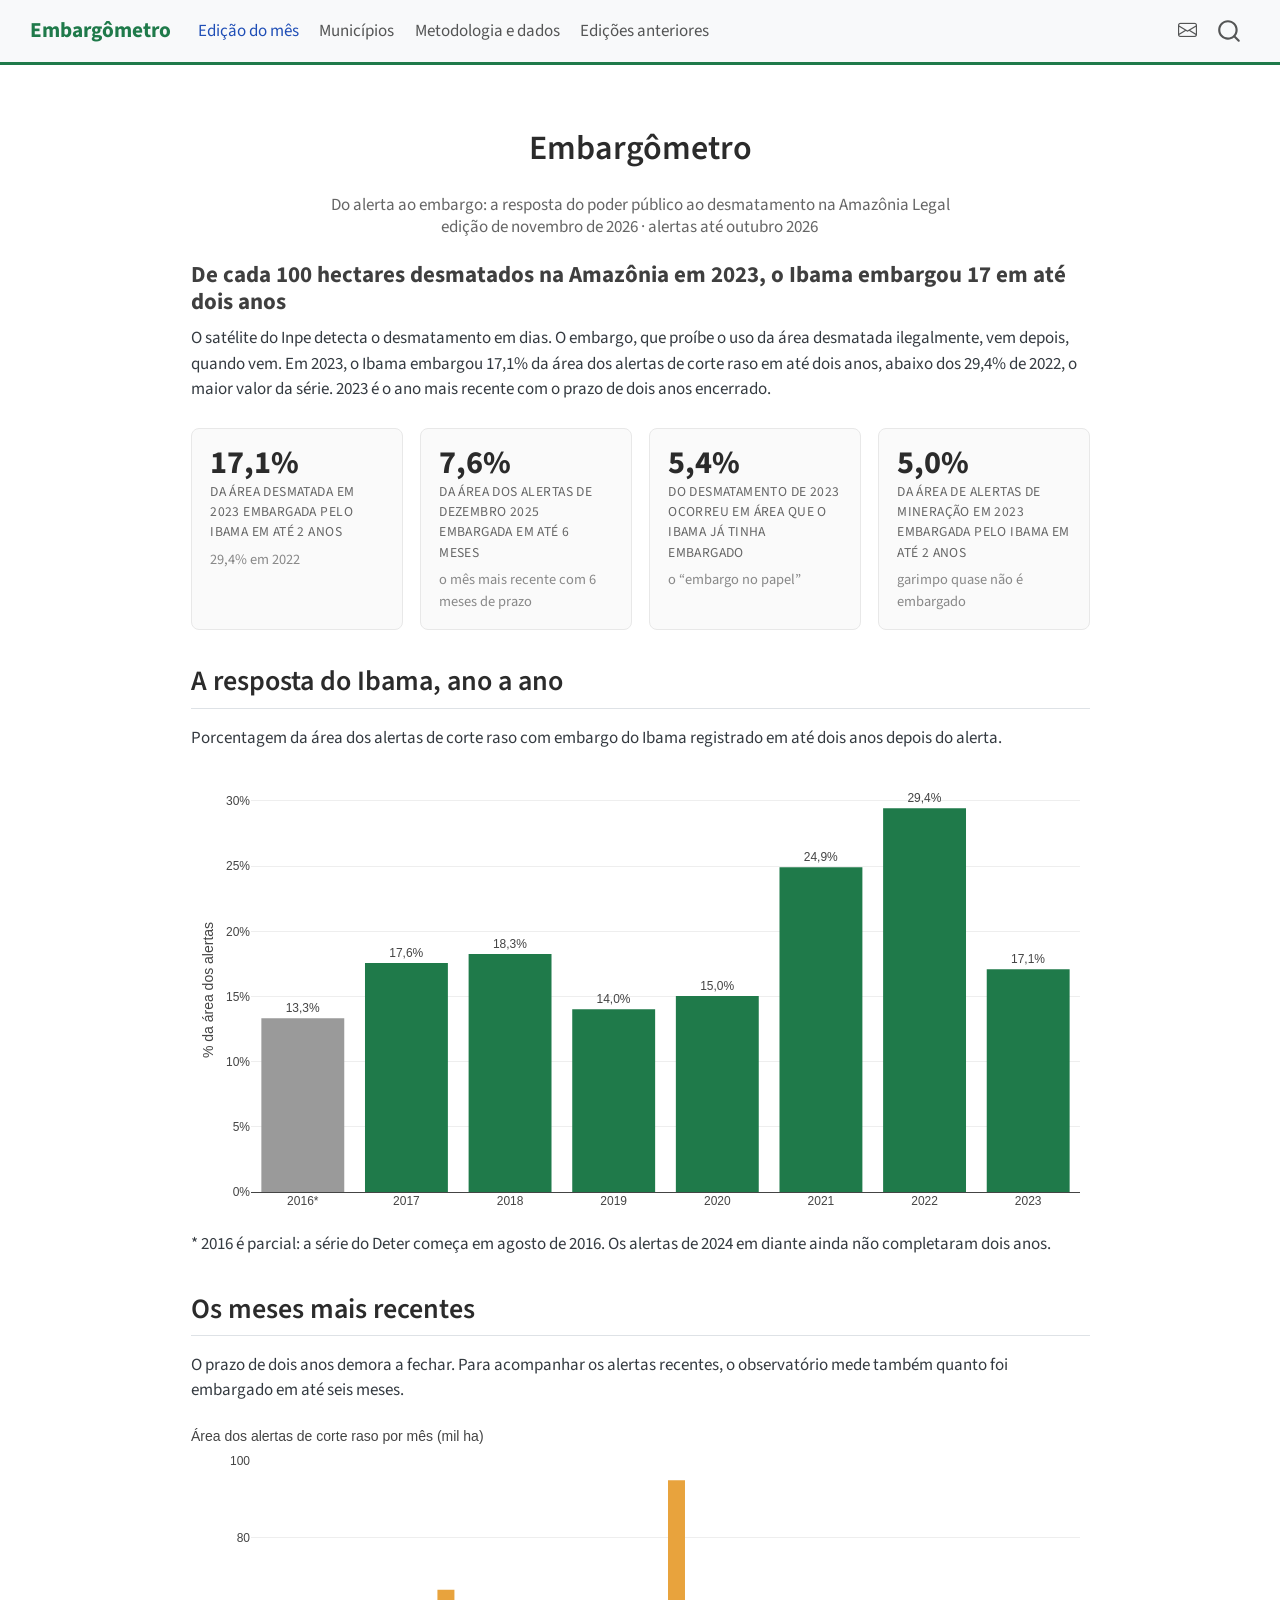
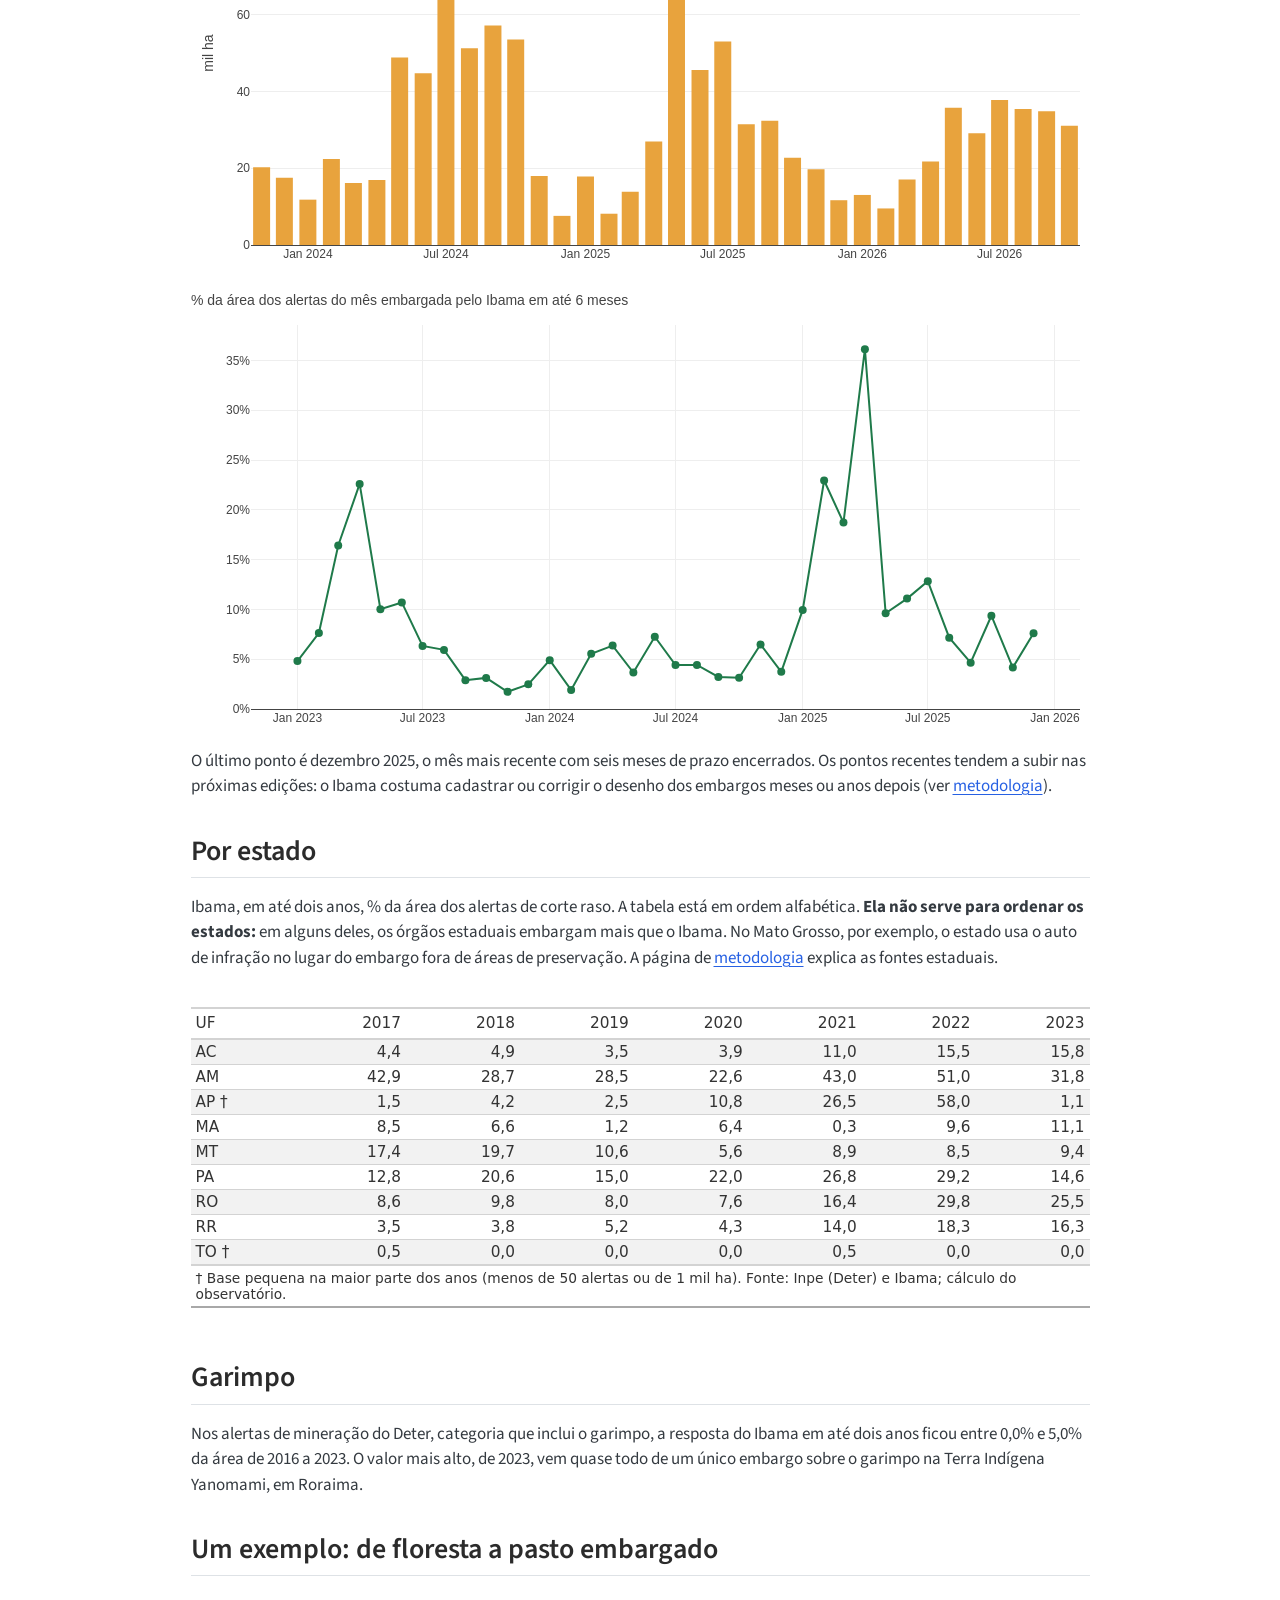
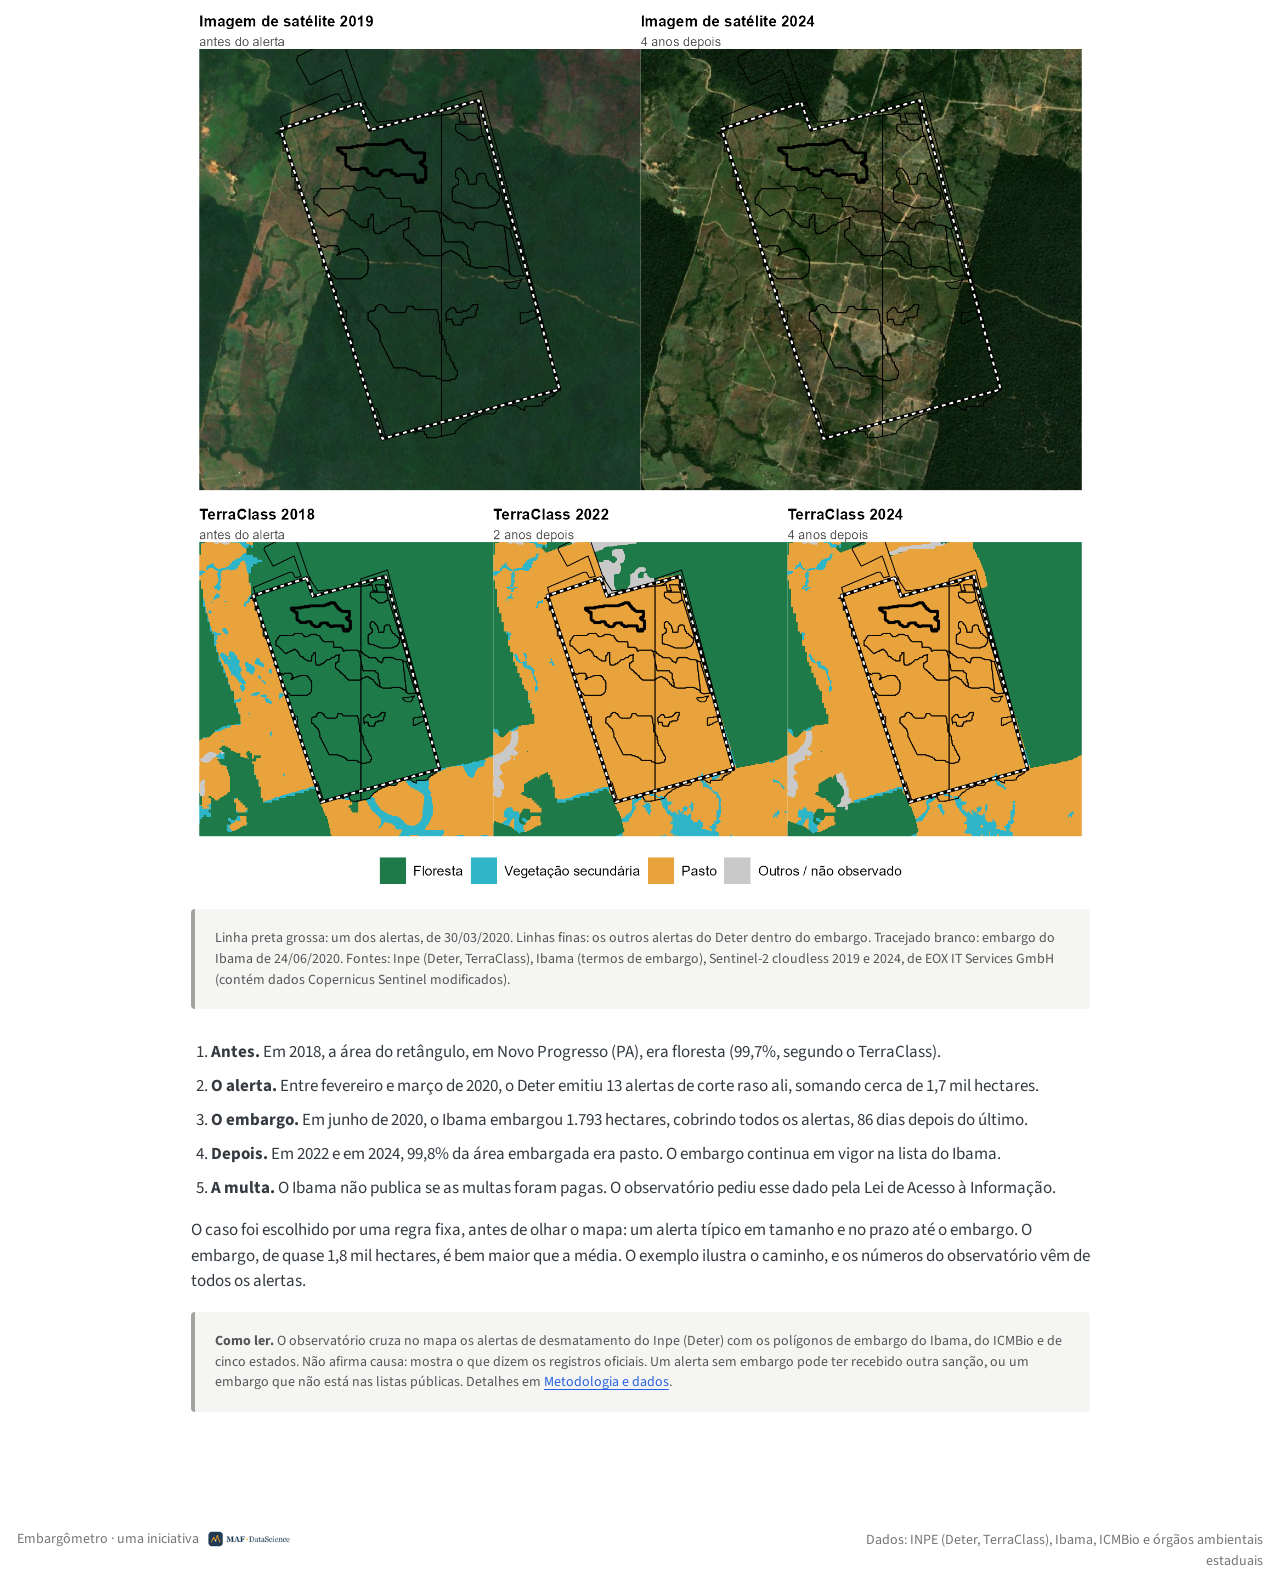
==== commit 49822ad4: "Atualiza o site: aviso de revisão dos números recentes Co-Authored-By: Claude Opus 5.5 <noreply@anth" ====
--- a/index.html
+++ b/index.html
@@ -231,8 +231,8 @@
 <p>Porcentagem da área dos alertas de corte raso com embargo do Ibama registrado em até dois anos depois do alerta.</p>
 <div class="cell">
 <div class="cell-output-display">
-<div class="plotly html-widget html-fill-item" id="htmlwidget-cc3c2cb1d28671186ffb" style="width:100%;height:464px;"></div>
-<script type="application/json" data-for="htmlwidget-cc3c2cb1d28671186ffb">{"x":{"visdat":{"71a41c866912":["function () ","plotlyVisDat"]},"cur_data":"71a41c866912","attrs":{"71a41c866912":{"x":{},"y":{},"marker":{"color":{}},"text":{},"textposition":"outside","cliponaxis":false,"hovertext":{},"hoverinfo":"text","alpha_stroke":1,"sizes":[10,100],"spans":[1,20],"type":"bar"}},"layout":{"margin":{"b":40,"l":60,"t":20,"r":10},"xaxis":{"domain":[0,1],"automargin":true,"title":"","type":"category","categoryorder":"array","categoryarray":["2016*","2017","2018","2019","2020","2021","2022","2023"]},"yaxis":{"domain":[0,1],"automargin":true,"title":"% da área dos alertas","rangemode":"tozero","ticksuffix":"%"},"showlegend":false,"hovermode":"closest"},"source":"A","config":{"modeBarButtonsToAdd":["hoverclosest","hovercompare"],"showSendToCloud":false,"displayModeBar":false},"data":[{"x":["2016*","2017","2018","2019","2020","2021","2022","2023"],"y":[13.3264005602241,17.560102156640198,18.267794537301299,14.024800175188901,15.032239197899299,24.9166095051445,29.4434246309246,17.082517207473],"marker":{"color":["#9a9a9a","#1F7A4A","#1F7A4A","#1F7A4A","#1F7A4A","#1F7A4A","#1F7A4A","#1F7A4A"],"line":{"color":"rgba(31,119,180,1)"}},"text":["13,3%","17,6%","18,3%","14,0%","15,0%","24,9%","29,4%","17,1%"],"textposition":["outside","outside","outside","outside","outside","outside","outside","outside"],"cliponaxis":false,"hovertext":["2016*: 13,3% de 285,6 mil ha de alertas","2017: 17,6% de 352,4 mil ha de alertas","2018: 18,3% de 490,5 mil ha de alertas","2019: 14,0% de 913,3 mil ha de alertas","2020: 15,0% de 837,8 mil ha de alertas","2021: 24,9% de 816,4 mil ha de alertas","2022: 29,4% de 1.029,7 mil ha de alertas","2023: 17,1% de 508,6 mil ha de alertas"],"hoverinfo":["text","text","text","text","text","text","text","text"],"type":"bar","error_y":{"color":"rgba(31,119,180,1)"},"error_x":{"color":"rgba(31,119,180,1)"},"xaxis":"x","yaxis":"y","frame":null}],"highlight":{"on":"plotly_click","persistent":false,"dynamic":false,"selectize":false,"opacityDim":0.20000000000000001,"selected":{"opacity":1},"debounce":0},"shinyEvents":["plotly_hover","plotly_click","plotly_selected","plotly_relayout","plotly_brushed","plotly_brushing","plotly_clickannotation","plotly_doubleclick","plotly_deselect","plotly_afterplot","plotly_sunburstclick"],"base_url":"https://plot.ly"},"evals":[],"jsHooks":[]}</script>
+<div class="plotly html-widget html-fill-item" id="htmlwidget-29eedb854db25bdd28f9" style="width:100%;height:464px;"></div>
+<script type="application/json" data-for="htmlwidget-29eedb854db25bdd28f9">{"x":{"visdat":{"9ae05259459a":["function () ","plotlyVisDat"]},"cur_data":"9ae05259459a","attrs":{"9ae05259459a":{"x":{},"y":{},"marker":{"color":{}},"text":{},"textposition":"outside","cliponaxis":false,"hovertext":{},"hoverinfo":"text","alpha_stroke":1,"sizes":[10,100],"spans":[1,20],"type":"bar"}},"layout":{"margin":{"b":40,"l":60,"t":20,"r":10},"xaxis":{"domain":[0,1],"automargin":true,"title":"","type":"category","categoryorder":"array","categoryarray":["2016*","2017","2018","2019","2020","2021","2022","2023"]},"yaxis":{"domain":[0,1],"automargin":true,"title":"% da área dos alertas","rangemode":"tozero","ticksuffix":"%"},"showlegend":false,"hovermode":"closest"},"source":"A","config":{"modeBarButtonsToAdd":["hoverclosest","hovercompare"],"showSendToCloud":false,"displayModeBar":false},"data":[{"x":["2016*","2017","2018","2019","2020","2021","2022","2023"],"y":[13.3264005602241,17.560102156640198,18.267794537301299,14.024800175188901,15.032239197899299,24.9166095051445,29.4434246309246,17.082517207473],"marker":{"color":["#9a9a9a","#1F7A4A","#1F7A4A","#1F7A4A","#1F7A4A","#1F7A4A","#1F7A4A","#1F7A4A"],"line":{"color":"rgba(31,119,180,1)"}},"text":["13,3%","17,6%","18,3%","14,0%","15,0%","24,9%","29,4%","17,1%"],"textposition":["outside","outside","outside","outside","outside","outside","outside","outside"],"cliponaxis":false,"hovertext":["2016*: 13,3% de 285,6 mil ha de alertas","2017: 17,6% de 352,4 mil ha de alertas","2018: 18,3% de 490,5 mil ha de alertas","2019: 14,0% de 913,3 mil ha de alertas","2020: 15,0% de 837,8 mil ha de alertas","2021: 24,9% de 816,4 mil ha de alertas","2022: 29,4% de 1.029,7 mil ha de alertas","2023: 17,1% de 508,6 mil ha de alertas"],"hoverinfo":["text","text","text","text","text","text","text","text"],"type":"bar","error_y":{"color":"rgba(31,119,180,1)"},"error_x":{"color":"rgba(31,119,180,1)"},"xaxis":"x","yaxis":"y","frame":null}],"highlight":{"on":"plotly_click","persistent":false,"dynamic":false,"selectize":false,"opacityDim":0.20000000000000001,"selected":{"opacity":1},"debounce":0},"shinyEvents":["plotly_hover","plotly_click","plotly_selected","plotly_relayout","plotly_brushed","plotly_brushing","plotly_clickannotation","plotly_doubleclick","plotly_deselect","plotly_afterplot","plotly_sunburstclick"],"base_url":"https://plot.ly"},"evals":[],"jsHooks":[]}</script>
 </div>
 </div>
 <p>* 2016 é parcial: a série do Deter começa em agosto de 2016. Os alertas de 2024 em diante ainda não completaram dois anos.</p>
@@ -242,40 +242,40 @@
 <p>O prazo de dois anos demora a fechar. Para acompanhar os alertas recentes, o observatório mede também quanto foi embargado em até seis meses.</p>
 <div class="cell">
 <div class="cell-output-display">
-<div class="plotly html-widget html-fill-item" id="htmlwidget-94bcb813137dff7faf1e" style="width:100%;height:464px;"></div>
-<script type="application/json" data-for="htmlwidget-94bcb813137dff7faf1e">{"x":{"visdat":{"71a441893a4a":["function () ","plotlyVisDat"]},"cur_data":"71a441893a4a","attrs":{"71a441893a4a":{"x":{},"y":{},"marker":{"color":"#E8A33D"},"hovertext":{},"hoverinfo":"text","alpha_stroke":1,"sizes":[10,100],"spans":[1,20],"type":"bar"}},"layout":{"margin":{"b":40,"l":60,"t":40,"r":10},"title":{"text":"Área dos alertas de corte raso por mês (mil ha)","font":{"size":14},"x":0},"xaxis":{"domain":[0,1],"automargin":true,"title":""},"yaxis":{"domain":[0,1],"automargin":true,"title":"mil ha","rangemode":"tozero"},"hovermode":"closest","showlegend":false},"source":"A","config":{"modeBarButtonsToAdd":["hoverclosest","hovercompare"],"showSendToCloud":false,"displayModeBar":false},"data":[{"x":["2023-11-01","2023-12-01","2024-01-01","2024-02-01","2024-03-01","2024-04-01","2024-05-01","2024-06-01","2024-07-01","2024-08-01","2024-09-01","2024-10-01","2024-11-01","2024-12-01","2025-01-01","2025-02-01","2025-03-01","2025-04-01","2025-05-01","2025-06-01","2025-07-01","2025-08-01","2025-09-01","2025-10-01","2025-11-01","2025-12-01","2026-01-01","2026-02-01","2026-03-01","2026-04-01","2026-05-01","2026-06-01","2026-07-01","2026-08-01","2026-09-01","2026-10-01"],"y":[20.223737966907834,17.533903637306633,11.813818083687053,22.381704232518533,16.162707422262674,16.952105140842754,48.847797771742407,44.723521569784388,66.472635818955595,51.278176079714235,57.160743852815912,53.551678420063219,17.985313798148269,7.5880781234021493,17.812750951763729,8.1491573124569907,13.843224701805346,26.970501028303371,95.032657863154085,45.577189435357901,53.016442954127861,31.449027419454808,32.337687479811933,22.7169371937748,19.720021147167795,11.665572654172697,13.038565520298244,9.5207655037298053,17.046040780544018,21.764837477976737,35.730294940356679,29.113275290910032,37.742219065237897,35.445667366176252,34.850658195610492,31.05300608804821],"marker":{"color":"#E8A33D","line":{"color":"rgba(31,119,180,1)"}},"hovertext":["2023-11: 20,2 mil ha","2023-12: 17,5 mil ha","2024-01: 11,8 mil ha","2024-02: 22,4 mil ha","2024-03: 16,2 mil ha","2024-04: 17,0 mil ha","2024-05: 48,8 mil ha","2024-06: 44,7 mil ha","2024-07: 66,5 mil ha","2024-08: 51,3 mil ha","2024-09: 57,2 mil ha","2024-10: 53,6 mil ha","2024-11: 18,0 mil ha","2024-12: 7,6 mil ha","2025-01: 17,8 mil ha","2025-02: 8,1 mil ha","2025-03: 13,8 mil ha","2025-04: 27,0 mil ha","2025-05: 95,0 mil ha","2025-06: 45,6 mil ha","2025-07: 53,0 mil ha","2025-08: 31,4 mil ha","2025-09: 32,3 mil ha","2025-10: 22,7 mil ha","2025-11: 19,7 mil ha","2025-12: 11,7 mil ha","2026-01: 13,0 mil ha","2026-02: 9,5 mil ha","2026-03: 17,0 mil ha","2026-04: 21,8 mil ha","2026-05: 35,7 mil ha","2026-06: 29,1 mil ha","2026-07: 37,7 mil ha","2026-08: 35,4 mil ha","2026-09: 34,9 mil ha","2026-10: 31,1 mil ha"],"hoverinfo":["text","text","text","text","text","text","text","text","text","text","text","text","text","text","text","text","text","text","text","text","text","text","text","text","text","text","text","text","text","text","text","text","text","text","text","text"],"type":"bar","error_y":{"color":"rgba(31,119,180,1)"},"error_x":{"color":"rgba(31,119,180,1)"},"xaxis":"x","yaxis":"y","frame":null}],"highlight":{"on":"plotly_click","persistent":false,"dynamic":false,"selectize":false,"opacityDim":0.20000000000000001,"selected":{"opacity":1},"debounce":0},"shinyEvents":["plotly_hover","plotly_click","plotly_selected","plotly_relayout","plotly_brushed","plotly_brushing","plotly_clickannotation","plotly_doubleclick","plotly_deselect","plotly_afterplot","plotly_sunburstclick"],"base_url":"https://plot.ly"},"evals":[],"jsHooks":[]}</script>
+<div class="plotly html-widget html-fill-item" id="htmlwidget-73218b32c6aa449f9005" style="width:100%;height:464px;"></div>
+<script type="application/json" data-for="htmlwidget-73218b32c6aa449f9005">{"x":{"visdat":{"9ae059b23580":["function () ","plotlyVisDat"]},"cur_data":"9ae059b23580","attrs":{"9ae059b23580":{"x":{},"y":{},"marker":{"color":"#E8A33D"},"hovertext":{},"hoverinfo":"text","alpha_stroke":1,"sizes":[10,100],"spans":[1,20],"type":"bar"}},"layout":{"margin":{"b":40,"l":60,"t":40,"r":10},"title":{"text":"Área dos alertas de corte raso por mês (mil ha)","font":{"size":14},"x":0},"xaxis":{"domain":[0,1],"automargin":true,"title":""},"yaxis":{"domain":[0,1],"automargin":true,"title":"mil ha","rangemode":"tozero"},"hovermode":"closest","showlegend":false},"source":"A","config":{"modeBarButtonsToAdd":["hoverclosest","hovercompare"],"showSendToCloud":false,"displayModeBar":false},"data":[{"x":["2023-11-01","2023-12-01","2024-01-01","2024-02-01","2024-03-01","2024-04-01","2024-05-01","2024-06-01","2024-07-01","2024-08-01","2024-09-01","2024-10-01","2024-11-01","2024-12-01","2025-01-01","2025-02-01","2025-03-01","2025-04-01","2025-05-01","2025-06-01","2025-07-01","2025-08-01","2025-09-01","2025-10-01","2025-11-01","2025-12-01","2026-01-01","2026-02-01","2026-03-01","2026-04-01","2026-05-01","2026-06-01","2026-07-01","2026-08-01","2026-09-01","2026-10-01"],"y":[20.223737966907834,17.533903637306633,11.813818083687053,22.381704232518533,16.162707422262674,16.952105140842754,48.847797771742407,44.723521569784388,66.472635818955595,51.278176079714235,57.160743852815912,53.551678420063219,17.985313798148269,7.5880781234021493,17.812750951763729,8.1491573124569907,13.843224701805346,26.970501028303371,95.032657863154085,45.577189435357901,53.016442954127861,31.449027419454808,32.337687479811933,22.7169371937748,19.720021147167795,11.665572654172697,13.038565520298244,9.5207655037298053,17.046040780544018,21.764837477976737,35.730294940356679,29.113275290910032,37.742219065237897,35.445667366176252,34.850658195610492,31.05300608804821],"marker":{"color":"#E8A33D","line":{"color":"rgba(31,119,180,1)"}},"hovertext":["2023-11: 20,2 mil ha","2023-12: 17,5 mil ha","2024-01: 11,8 mil ha","2024-02: 22,4 mil ha","2024-03: 16,2 mil ha","2024-04: 17,0 mil ha","2024-05: 48,8 mil ha","2024-06: 44,7 mil ha","2024-07: 66,5 mil ha","2024-08: 51,3 mil ha","2024-09: 57,2 mil ha","2024-10: 53,6 mil ha","2024-11: 18,0 mil ha","2024-12: 7,6 mil ha","2025-01: 17,8 mil ha","2025-02: 8,1 mil ha","2025-03: 13,8 mil ha","2025-04: 27,0 mil ha","2025-05: 95,0 mil ha","2025-06: 45,6 mil ha","2025-07: 53,0 mil ha","2025-08: 31,4 mil ha","2025-09: 32,3 mil ha","2025-10: 22,7 mil ha","2025-11: 19,7 mil ha","2025-12: 11,7 mil ha","2026-01: 13,0 mil ha","2026-02: 9,5 mil ha","2026-03: 17,0 mil ha","2026-04: 21,8 mil ha","2026-05: 35,7 mil ha","2026-06: 29,1 mil ha","2026-07: 37,7 mil ha","2026-08: 35,4 mil ha","2026-09: 34,9 mil ha","2026-10: 31,1 mil ha"],"hoverinfo":["text","text","text","text","text","text","text","text","text","text","text","text","text","text","text","text","text","text","text","text","text","text","text","text","text","text","text","text","text","text","text","text","text","text","text","text"],"type":"bar","error_y":{"color":"rgba(31,119,180,1)"},"error_x":{"color":"rgba(31,119,180,1)"},"xaxis":"x","yaxis":"y","frame":null}],"highlight":{"on":"plotly_click","persistent":false,"dynamic":false,"selectize":false,"opacityDim":0.20000000000000001,"selected":{"opacity":1},"debounce":0},"shinyEvents":["plotly_hover","plotly_click","plotly_selected","plotly_relayout","plotly_brushed","plotly_brushing","plotly_clickannotation","plotly_doubleclick","plotly_deselect","plotly_afterplot","plotly_sunburstclick"],"base_url":"https://plot.ly"},"evals":[],"jsHooks":[]}</script>
 </div>
 </div>
 <div class="cell">
 <div class="cell-output-display">
-<div class="plotly html-widget html-fill-item" id="htmlwidget-6c327ed0e226d654a0ab" style="width:100%;height:464px;"></div>
-<script type="application/json" data-for="htmlwidget-6c327ed0e226d654a0ab">{"x":{"visdat":{"71a44f9b68c2":["function () ","plotlyVisDat"]},"cur_data":"71a44f9b68c2","attrs":{"71a44f9b68c2":{"x":{},"y":{},"mode":"lines+markers","line":{"color":"#1F7A4A","width":2},"marker":{"color":"#1F7A4A","size":8},"hovertext":{},"hoverinfo":"text","alpha_stroke":1,"sizes":[10,100],"spans":[1,20],"type":"scatter"}},"layout":{"margin":{"b":40,"l":60,"t":40,"r":10},"title":{"text":"% da área dos alertas do mês embargada pelo Ibama em até 6 meses","font":{"size":14},"x":0},"xaxis":{"domain":[0,1],"automargin":true,"title":""},"yaxis":{"domain":[0,1],"automargin":true,"title":"","rangemode":"tozero","ticksuffix":"%"},"hovermode":"closest","showlegend":false},"source":"A","config":{"modeBarButtonsToAdd":["hoverclosest","hovercompare"],"showSendToCloud":false,"displayModeBar":false},"data":[{"x":["2023-01-01","2023-02-01","2023-03-01","2023-04-01","2023-05-01","2023-06-01","2023-07-01","2023-08-01","2023-09-01","2023-10-01","2023-11-01","2023-12-01","2024-01-01","2024-02-01","2024-03-01","2024-04-01","2024-05-01","2024-06-01","2024-07-01","2024-08-01","2024-09-01","2024-10-01","2024-11-01","2024-12-01","2025-01-01","2025-02-01","2025-03-01","2025-04-01","2025-05-01","2025-06-01","2025-07-01","2025-08-01","2025-09-01","2025-10-01","2025-11-01","2025-12-01"],"y":[4.8149487957083092,7.6287783972541243,16.419060346190058,22.605566088011184,10.024496996497861,10.701303021737385,6.3332411460661771,5.9368144575340098,2.8991401909343542,3.1233997475220372,1.7243329701713568,2.4783199999865166,4.9023951527478493,1.9088810484329912,5.5438680570314922,6.3639894764189329,3.6570087599763772,7.2578654196286161,4.4189295365224091,4.4182664280764889,3.2199439996857953,3.1349969298210851,6.4764434636123607,3.7354421122903849,9.9536101982490077,22.944709252675828,18.718459827522199,36.129655032444283,9.6113065398812605,11.08639898023387,12.828678149472161,7.158705985082789,4.6499593269874833,9.3645188763546585,4.1623796910797424,7.6054243810411828],"mode":"lines+markers","line":{"color":"#1F7A4A","width":2},"marker":{"color":"#1F7A4A","size":8,"line":{"color":"rgba(31,119,180,1)"}},"hovertext":["Alertas de 2023-01: 4,8% embargados em até 6 meses","Alertas de 2023-02: 7,6% embargados em até 6 meses","Alertas de 2023-03: 16,4% embargados em até 6 meses","Alertas de 2023-04: 22,6% embargados em até 6 meses","Alertas de 2023-05: 10,0% embargados em até 6 meses","Alertas de 2023-06: 10,7% embargados em até 6 meses","Alertas de 2023-07: 6,3% embargados em até 6 meses","Alertas de 2023-08: 5,9% embargados em até 6 meses","Alertas de 2023-09: 2,9% embargados em até 6 meses","Alertas de 2023-10: 3,1% embargados em até 6 meses","Alertas de 2023-11: 1,7% embargados em até 6 meses","Alertas de 2023-12: 2,5% embargados em até 6 meses","Alertas de 2024-01: 4,9% embargados em até 6 meses","Alertas de 2024-02: 1,9% embargados em até 6 meses","Alertas de 2024-03: 5,5% embargados em até 6 meses","Alertas de 2024-04: 6,4% embargados em até 6 meses","Alertas de 2024-05: 3,7% embargados em até 6 meses","Alertas de 2024-06: 7,3% embargados em até 6 meses","Alertas de 2024-07: 4,4% embargados em até 6 meses","Alertas de 2024-08: 4,4% embargados em até 6 meses","Alertas de 2024-09: 3,2% embargados em até 6 meses","Alertas de 2024-10: 3,1% embargados em até 6 meses","Alertas de 2024-11: 6,5% embargados em até 6 meses","Alertas de 2024-12: 3,7% embargados em até 6 meses","Alertas de 2025-01: 10,0% embargados em até 6 meses","Alertas de 2025-02: 22,9% embargados em até 6 meses","Alertas de 2025-03: 18,7% embargados em até 6 meses","Alertas de 2025-04: 36,1% embargados em até 6 meses","Alertas de 2025-05: 9,6% embargados em até 6 meses","Alertas de 2025-06: 11,1% embargados em até 6 meses","Alertas de 2025-07: 12,8% embargados em até 6 meses","Alertas de 2025-08: 7,2% embargados em até 6 meses","Alertas de 2025-09: 4,6% embargados em até 6 meses","Alertas de 2025-10: 9,4% embargados em até 6 meses","Alertas de 2025-11: 4,2% embargados em até 6 meses","Alertas de 2025-12: 7,6% embargados em até 6 meses"],"hoverinfo":["text","text","text","text","text","text","text","text","text","text","text","text","text","text","text","text","text","text","text","text","text","text","text","text","text","text","text","text","text","text","text","text","text","text","text","text"],"type":"scatter","error_y":{"color":"rgba(31,119,180,1)"},"error_x":{"color":"rgba(31,119,180,1)"},"xaxis":"x","yaxis":"y","frame":null}],"highlight":{"on":"plotly_click","persistent":false,"dynamic":false,"selectize":false,"opacityDim":0.20000000000000001,"selected":{"opacity":1},"debounce":0},"shinyEvents":["plotly_hover","plotly_click","plotly_selected","plotly_relayout","plotly_brushed","plotly_brushing","plotly_clickannotation","plotly_doubleclick","plotly_deselect","plotly_afterplot","plotly_sunburstclick"],"base_url":"https://plot.ly"},"evals":[],"jsHooks":[]}</script>
-</div>
-</div>
-<p>O último ponto é dezembro 2025, o mês mais recente com seis meses de prazo encerrados e registrados nas bases públicas.</p>
+<div class="plotly html-widget html-fill-item" id="htmlwidget-7e4aa30fa1832af9c416" style="width:100%;height:464px;"></div>
+<script type="application/json" data-for="htmlwidget-7e4aa30fa1832af9c416">{"x":{"visdat":{"9ae0495b3164":["function () ","plotlyVisDat"]},"cur_data":"9ae0495b3164","attrs":{"9ae0495b3164":{"x":{},"y":{},"mode":"lines+markers","line":{"color":"#1F7A4A","width":2},"marker":{"color":"#1F7A4A","size":8},"hovertext":{},"hoverinfo":"text","alpha_stroke":1,"sizes":[10,100],"spans":[1,20],"type":"scatter"}},"layout":{"margin":{"b":40,"l":60,"t":40,"r":10},"title":{"text":"% da área dos alertas do mês embargada pelo Ibama em até 6 meses","font":{"size":14},"x":0},"xaxis":{"domain":[0,1],"automargin":true,"title":""},"yaxis":{"domain":[0,1],"automargin":true,"title":"","rangemode":"tozero","ticksuffix":"%"},"hovermode":"closest","showlegend":false},"source":"A","config":{"modeBarButtonsToAdd":["hoverclosest","hovercompare"],"showSendToCloud":false,"displayModeBar":false},"data":[{"x":["2023-01-01","2023-02-01","2023-03-01","2023-04-01","2023-05-01","2023-06-01","2023-07-01","2023-08-01","2023-09-01","2023-10-01","2023-11-01","2023-12-01","2024-01-01","2024-02-01","2024-03-01","2024-04-01","2024-05-01","2024-06-01","2024-07-01","2024-08-01","2024-09-01","2024-10-01","2024-11-01","2024-12-01","2025-01-01","2025-02-01","2025-03-01","2025-04-01","2025-05-01","2025-06-01","2025-07-01","2025-08-01","2025-09-01","2025-10-01","2025-11-01","2025-12-01"],"y":[4.8149487957083092,7.6287783972541243,16.419060346190058,22.605566088011184,10.024496996497861,10.701303021737385,6.3332411460661771,5.9368144575340098,2.8991401909343542,3.1233997475220372,1.7243329701713568,2.4783199999865166,4.9023951527478493,1.9088810484329912,5.5438680570314922,6.3639894764189329,3.6570087599763772,7.2578654196286161,4.4189295365224091,4.4182664280764889,3.2199439996857953,3.1349969298210851,6.4764434636123607,3.7354421122903849,9.9536101982490077,22.944709252675828,18.718459827522199,36.129655032444283,9.6113065398812605,11.08639898023387,12.828678149472161,7.158705985082789,4.6499593269874833,9.3645188763546585,4.1623796910797424,7.6054243810411828],"mode":"lines+markers","line":{"color":"#1F7A4A","width":2},"marker":{"color":"#1F7A4A","size":8,"line":{"color":"rgba(31,119,180,1)"}},"hovertext":["Alertas de 2023-01: 4,8% embargados em até 6 meses","Alertas de 2023-02: 7,6% embargados em até 6 meses","Alertas de 2023-03: 16,4% embargados em até 6 meses","Alertas de 2023-04: 22,6% embargados em até 6 meses","Alertas de 2023-05: 10,0% embargados em até 6 meses","Alertas de 2023-06: 10,7% embargados em até 6 meses","Alertas de 2023-07: 6,3% embargados em até 6 meses","Alertas de 2023-08: 5,9% embargados em até 6 meses","Alertas de 2023-09: 2,9% embargados em até 6 meses","Alertas de 2023-10: 3,1% embargados em até 6 meses","Alertas de 2023-11: 1,7% embargados em até 6 meses","Alertas de 2023-12: 2,5% embargados em até 6 meses","Alertas de 2024-01: 4,9% embargados em até 6 meses","Alertas de 2024-02: 1,9% embargados em até 6 meses","Alertas de 2024-03: 5,5% embargados em até 6 meses","Alertas de 2024-04: 6,4% embargados em até 6 meses","Alertas de 2024-05: 3,7% embargados em até 6 meses","Alertas de 2024-06: 7,3% embargados em até 6 meses","Alertas de 2024-07: 4,4% embargados em até 6 meses","Alertas de 2024-08: 4,4% embargados em até 6 meses","Alertas de 2024-09: 3,2% embargados em até 6 meses","Alertas de 2024-10: 3,1% embargados em até 6 meses","Alertas de 2024-11: 6,5% embargados em até 6 meses","Alertas de 2024-12: 3,7% embargados em até 6 meses","Alertas de 2025-01: 10,0% embargados em até 6 meses","Alertas de 2025-02: 22,9% embargados em até 6 meses","Alertas de 2025-03: 18,7% embargados em até 6 meses","Alertas de 2025-04: 36,1% embargados em até 6 meses","Alertas de 2025-05: 9,6% embargados em até 6 meses","Alertas de 2025-06: 11,1% embargados em até 6 meses","Alertas de 2025-07: 12,8% embargados em até 6 meses","Alertas de 2025-08: 7,2% embargados em até 6 meses","Alertas de 2025-09: 4,6% embargados em até 6 meses","Alertas de 2025-10: 9,4% embargados em até 6 meses","Alertas de 2025-11: 4,2% embargados em até 6 meses","Alertas de 2025-12: 7,6% embargados em até 6 meses"],"hoverinfo":["text","text","text","text","text","text","text","text","text","text","text","text","text","text","text","text","text","text","text","text","text","text","text","text","text","text","text","text","text","text","text","text","text","text","text","text"],"type":"scatter","error_y":{"color":"rgba(31,119,180,1)"},"error_x":{"color":"rgba(31,119,180,1)"},"xaxis":"x","yaxis":"y","frame":null}],"highlight":{"on":"plotly_click","persistent":false,"dynamic":false,"selectize":false,"opacityDim":0.20000000000000001,"selected":{"opacity":1},"debounce":0},"shinyEvents":["plotly_hover","plotly_click","plotly_selected","plotly_relayout","plotly_brushed","plotly_brushing","plotly_clickannotation","plotly_doubleclick","plotly_deselect","plotly_afterplot","plotly_sunburstclick"],"base_url":"https://plot.ly"},"evals":[],"jsHooks":[]}</script>
+</div>
+</div>
+<p>O último ponto é dezembro 2025, o mês mais recente com seis meses de prazo encerrados. Os pontos recentes tendem a subir nas próximas edições: o Ibama costuma cadastrar ou corrigir o desenho dos embargos meses ou anos depois (ver <a href="./metodologia.html">metodologia</a>).</p>
 </section>
 <section id="por-estado" class="level2">
 <h2 class="anchored" data-anchor-id="por-estado">Por estado</h2>
 <p>Ibama, em até dois anos, % da área dos alertas de corte raso. A tabela está em ordem alfabética. <strong>Ela não serve para ordenar os estados:</strong> em alguns deles, os órgãos estaduais embargam mais que o Ibama. No Mato Grosso, por exemplo, o estado usa o auto de infração no lugar do embargo fora de áreas de preservação. A página de <a href="./metodologia.html">metodologia</a> explica as fontes estaduais.</p>
 <div class="cell">
 <div class="cell-output-display">
-<div id="csnerhqpfb" style="padding-left:0px;padding-right:0px;padding-top:10px;padding-bottom:10px;overflow-x:auto;overflow-y:auto;width:auto;height:auto;">
-<style>#csnerhqpfb table {
+<div id="ujcpiabpmr" style="padding-left:0px;padding-right:0px;padding-top:10px;padding-bottom:10px;overflow-x:auto;overflow-y:auto;width:auto;height:auto;">
+<style>#ujcpiabpmr table {
   font-family: system-ui, 'Segoe UI', Roboto, Helvetica, Arial, sans-serif, 'Apple Color Emoji', 'Segoe UI Emoji', 'Segoe UI Symbol', 'Noto Color Emoji';
   -webkit-font-smoothing: antialiased;
   -moz-osx-font-smoothing: grayscale;
 }
 
-#csnerhqpfb thead, #csnerhqpfb tbody, #csnerhqpfb tfoot, #csnerhqpfb tr, #csnerhqpfb td, #csnerhqpfb th {
+#ujcpiabpmr thead, #ujcpiabpmr tbody, #ujcpiabpmr tfoot, #ujcpiabpmr tr, #ujcpiabpmr td, #ujcpiabpmr th {
   border-style: none;
 }
 
-#csnerhqpfb p {
+#ujcpiabpmr p {
   margin: 0;
   padding: 0;
 }
 
-#csnerhqpfb .gt_table {
+#ujcpiabpmr .gt_table {
   display: table;
   border-collapse: collapse;
   line-height: normal;
@@ -301,12 +301,12 @@
   border-left-color: #D3D3D3;
 }
 
-#csnerhqpfb .gt_caption {
+#ujcpiabpmr .gt_caption {
   padding-top: 4px;
   padding-bottom: 4px;
 }
 
-#csnerhqpfb .gt_title {
+#ujcpiabpmr .gt_title {
   color: #333333;
   font-size: 125%;
   font-weight: initial;
@@ -318,7 +318,7 @@
   border-bottom-width: 0;
 }
 
-#csnerhqpfb .gt_subtitle {
+#ujcpiabpmr .gt_subtitle {
   color: #333333;
   font-size: 85%;
   font-weight: initial;
@@ -330,7 +330,7 @@
   border-top-width: 0;
 }
 
-#csnerhqpfb .gt_heading {
+#ujcpiabpmr .gt_heading {
   background-color: #FFFFFF;
   text-align: center;
   border-bottom-color: #FFFFFF;
@@ -342,13 +342,13 @@
   border-right-color: #D3D3D3;
 }
 
-#csnerhqpfb .gt_bottom_border {
+#ujcpiabpmr .gt_bottom_border {
   border-bottom-style: solid;
   border-bottom-width: 2px;
   border-bottom-color: #D3D3D3;
 }
 
-#csnerhqpfb .gt_col_headings {
+#ujcpiabpmr .gt_col_headings {
   border-top-style: solid;
   border-top-width: 2px;
   border-top-color: #D3D3D3;
@@ -363,7 +363,7 @@
   border-right-color: #D3D3D3;
 }
 
-#csnerhqpfb .gt_col_heading {
+#ujcpiabpmr .gt_col_heading {
   color: #333333;
   background-color: #FFFFFF;
   font-size: 100%;
@@ -383,7 +383,7 @@
   overflow-x: hidden;
 }
 
-#csnerhqpfb .gt_column_spanner_outer {
+#ujcpiabpmr .gt_column_spanner_outer {
   color: #333333;
   background-color: #FFFFFF;
   font-size: 100%;
@@ -395,15 +395,15 @@
   padding-right: 4px;
 }
 
-#csnerhqpfb .gt_column_spanner_outer:first-child {
+#ujcpiabpmr .gt_column_spanner_outer:first-child {
   padding-left: 0;
 }
 
-#csnerhqpfb .gt_column_spanner_outer:last-child {
+#ujcpiabpmr .gt_column_spanner_outer:last-child {
   padding-right: 0;
 }
 
-#csnerhqpfb .gt_column_spanner {
+#ujcpiabpmr .gt_column_spanner {
   border-bottom-style: solid;
   border-bottom-width: 2px;
   border-bottom-color: #D3D3D3;
@@ -415,11 +415,11 @@
   width: 100%;
 }
 
-#csnerhqpfb .gt_spanner_row {
+#ujcpiabpmr .gt_spanner_row {
   border-bottom-style: hidden;
 }
 
-#csnerhqpfb .gt_group_heading {
+#ujcpiabpmr .gt_group_heading {
   padding-top: 8px;
   padding-bottom: 8px;
   padding-left: 5px;
@@ -445,7 +445,7 @@
   text-align: left;
 }
 
-#csnerhqpfb .gt_empty_group_heading {
+#ujcpiabpmr .gt_empty_group_heading {
   padding: 0.5px;
   color: #333333;
   background-color: #FFFFFF;
@@ -460,15 +460,15 @@
   vertical-align: middle;
 }
 
-#csnerhqpfb .gt_from_md > :first-child {
+#ujcpiabpmr .gt_from_md > :first-child {
   margin-top: 0;
 }
 
-#csnerhqpfb .gt_from_md > :last-child {
+#ujcpiabpmr .gt_from_md > :last-child {
   margin-bottom: 0;
 }
 
-#csnerhqpfb .gt_row {
+#ujcpiabpmr .gt_row {
   padding-top: 3px;
   padding-bottom: 3px;
   padding-left: 5px;
@@ -487,7 +487,7 @@
   overflow-x: hidden;
 }
 
-#csnerhqpfb .gt_stub {
+#ujcpiabpmr .gt_stub {
   color: #333333;
   background-color: #FFFFFF;
   font-size: 100%;
@@ -500,7 +500,7 @@
   padding-right: 5px;
 }
 
-#csnerhqpfb .gt_stub_row_group {
+#ujcpiabpmr .gt_stub_row_group {
   color: #333333;
   background-color: #FFFFFF;
   font-size: 100%;
@@ -514,15 +514,15 @@
   vertical-align: top;
 }
 
-#csnerhqpfb .gt_row_group_first td {
+#ujcpiabpmr .gt_row_group_first td {
   border-top-width: 2px;
 }
 
-#csnerhqpfb .gt_row_group_first th {
+#ujcpiabpmr .gt_row_group_first th {
   border-top-width: 2px;
 }
 
-#csnerhqpfb .gt_summary_row {
+#ujcpiabpmr .gt_summary_row {
   color: #333333;
   background-color: #FFFFFF;
   text-transform: inherit;
@@ -532,16 +532,16 @@
   padding-right: 5px;
 }
 
-#csnerhqpfb .gt_first_summary_row {
+#ujcpiabpmr .gt_first_summary_row {
   border-top-style: solid;
   border-top-color: #D3D3D3;
 }
 
-#csnerhqpfb .gt_first_summary_row.thick {
+#ujcpiabpmr .gt_first_summary_row.thick {
   border-top-width: 2px;
 }
 
-#csnerhqpfb .gt_last_summary_row {
+#ujcpiabpmr .gt_last_summary_row {
   padding-top: 8px;
   padding-bottom: 8px;
   padding-left: 5px;
@@ -551,7 +551,7 @@
   border-bottom-color: #D3D3D3;
 }
 
-#csnerhqpfb .gt_grand_summary_row {
+#ujcpiabpmr .gt_grand_summary_row {
   color: #333333;
   background-color: #FFFFFF;
   text-transform: inherit;
@@ -561,7 +561,7 @@
   padding-right: 5px;
 }
 
-#csnerhqpfb .gt_first_grand_summary_row {
+#ujcpiabpmr .gt_first_grand_summary_row {
   padding-top: 8px;
   padding-bottom: 8px;
   padding-left: 5px;
@@ -571,7 +571,7 @@
   border-top-color: #D3D3D3;
 }
 
-#csnerhqpfb .gt_last_grand_summary_row_top {
+#ujcpiabpmr .gt_last_grand_summary_row_top {
   padding-top: 8px;
   padding-bottom: 8px;
   padding-left: 5px;
@@ -581,11 +581,11 @@
   border-bottom-color: #D3D3D3;
 }
 
-#csnerhqpfb .gt_striped {
+#ujcpiabpmr .gt_striped {
   background-color: rgba(128, 128, 128, 0.05);
 }
 
-#csnerhqpfb .gt_table_body {
+#ujcpiabpmr .gt_table_body {
   border-top-style: solid;
   border-top-width: 2px;
   border-top-color: #D3D3D3;
@@ -594,7 +594,7 @@
   border-bottom-color: #D3D3D3;
 }
 
-#csnerhqpfb .gt_footnotes {
+#ujcpiabpmr .gt_footnotes {
   color: #333333;
   background-color: #FFFFFF;
   border-bottom-style: none;
@@ -608,7 +608,7 @@
   border-right-color: #D3D3D3;
 }
 
-#csnerhqpfb .gt_footnote {
+#ujcpiabpmr .gt_footnote {
   margin: 0px;
   font-size: 90%;
   padding-top: 4px;
@@ -617,7 +617,7 @@
   padding-right: 5px;
 }
 
-#csnerhqpfb .gt_sourcenotes {
+#ujcpiabpmr .gt_sourcenotes {
   color: #333333;
   background-color: #FFFFFF;
   border-bottom-style: none;
@@ -631,7 +631,7 @@
   border-right-color: #D3D3D3;
 }
 
-#csnerhqpfb .gt_sourcenote {
+#ujcpiabpmr .gt_sourcenote {
   font-size: 90%;
   padding-top: 4px;
   padding-bottom: 4px;
@@ -639,72 +639,72 @@
   padding-right: 5px;
 }
 
-#csnerhqpfb .gt_left {
+#ujcpiabpmr .gt_left {
   text-align: left;
 }
 
-#csnerhqpfb .gt_center {
+#ujcpiabpmr .gt_center {
   text-align: center;
 }
 
-#csnerhqpfb .gt_right {
+#ujcpiabpmr .gt_right {
   text-align: right;
   font-variant-numeric: tabular-nums;
 }
 
-#csnerhqpfb .gt_font_normal {
+#ujcpiabpmr .gt_font_normal {
   font-weight: normal;
 }
 
-#csnerhqpfb .gt_font_bold {
+#ujcpiabpmr .gt_font_bold {
   font-weight: bold;
 }
 
-#csnerhqpfb .gt_font_italic {
+#ujcpiabpmr .gt_font_italic {
   font-style: italic;
 }
 
-#csnerhqpfb .gt_super {
+#ujcpiabpmr .gt_super {
   font-size: 65%;
 }
 
-#csnerhqpfb .gt_footnote_marks {
+#ujcpiabpmr .gt_footnote_marks {
   font-size: 75%;
   vertical-align: 0.4em;
   position: initial;
 }
 
-#csnerhqpfb .gt_asterisk {
+#ujcpiabpmr .gt_asterisk {
   font-size: 100%;
   vertical-align: 0;
 }
 
-#csnerhqpfb .gt_indent_1 {
+#ujcpiabpmr .gt_indent_1 {
   text-indent: 5px;
 }
 
-#csnerhqpfb .gt_indent_2 {
+#ujcpiabpmr .gt_indent_2 {
   text-indent: 10px;
 }
 
-#csnerhqpfb .gt_indent_3 {
+#ujcpiabpmr .gt_indent_3 {
   text-indent: 15px;
 }
 
-#csnerhqpfb .gt_indent_4 {
+#ujcpiabpmr .gt_indent_4 {
   text-indent: 20px;
 }
 
-#csnerhqpfb .gt_indent_5 {
+#ujcpiabpmr .gt_indent_5 {
   text-indent: 25px;
 }
 
-#csnerhqpfb .katex-display {
+#ujcpiabpmr .katex-display {
   display: inline-flex !important;
   margin-bottom: 0.75em !important;
 }
 
-#csnerhqpfb div.Reactable > div.rt-table > div.rt-thead > div.rt-tr.rt-tr-group-header > div.rt-th-group:after {
+#ujcpiabpmr div.Reactable > div.rt-table > div.rt-thead > div.rt-tr.rt-tr-group-header > div.rt-th-group:after {
   height: 0px !important;
 }
 </style>
